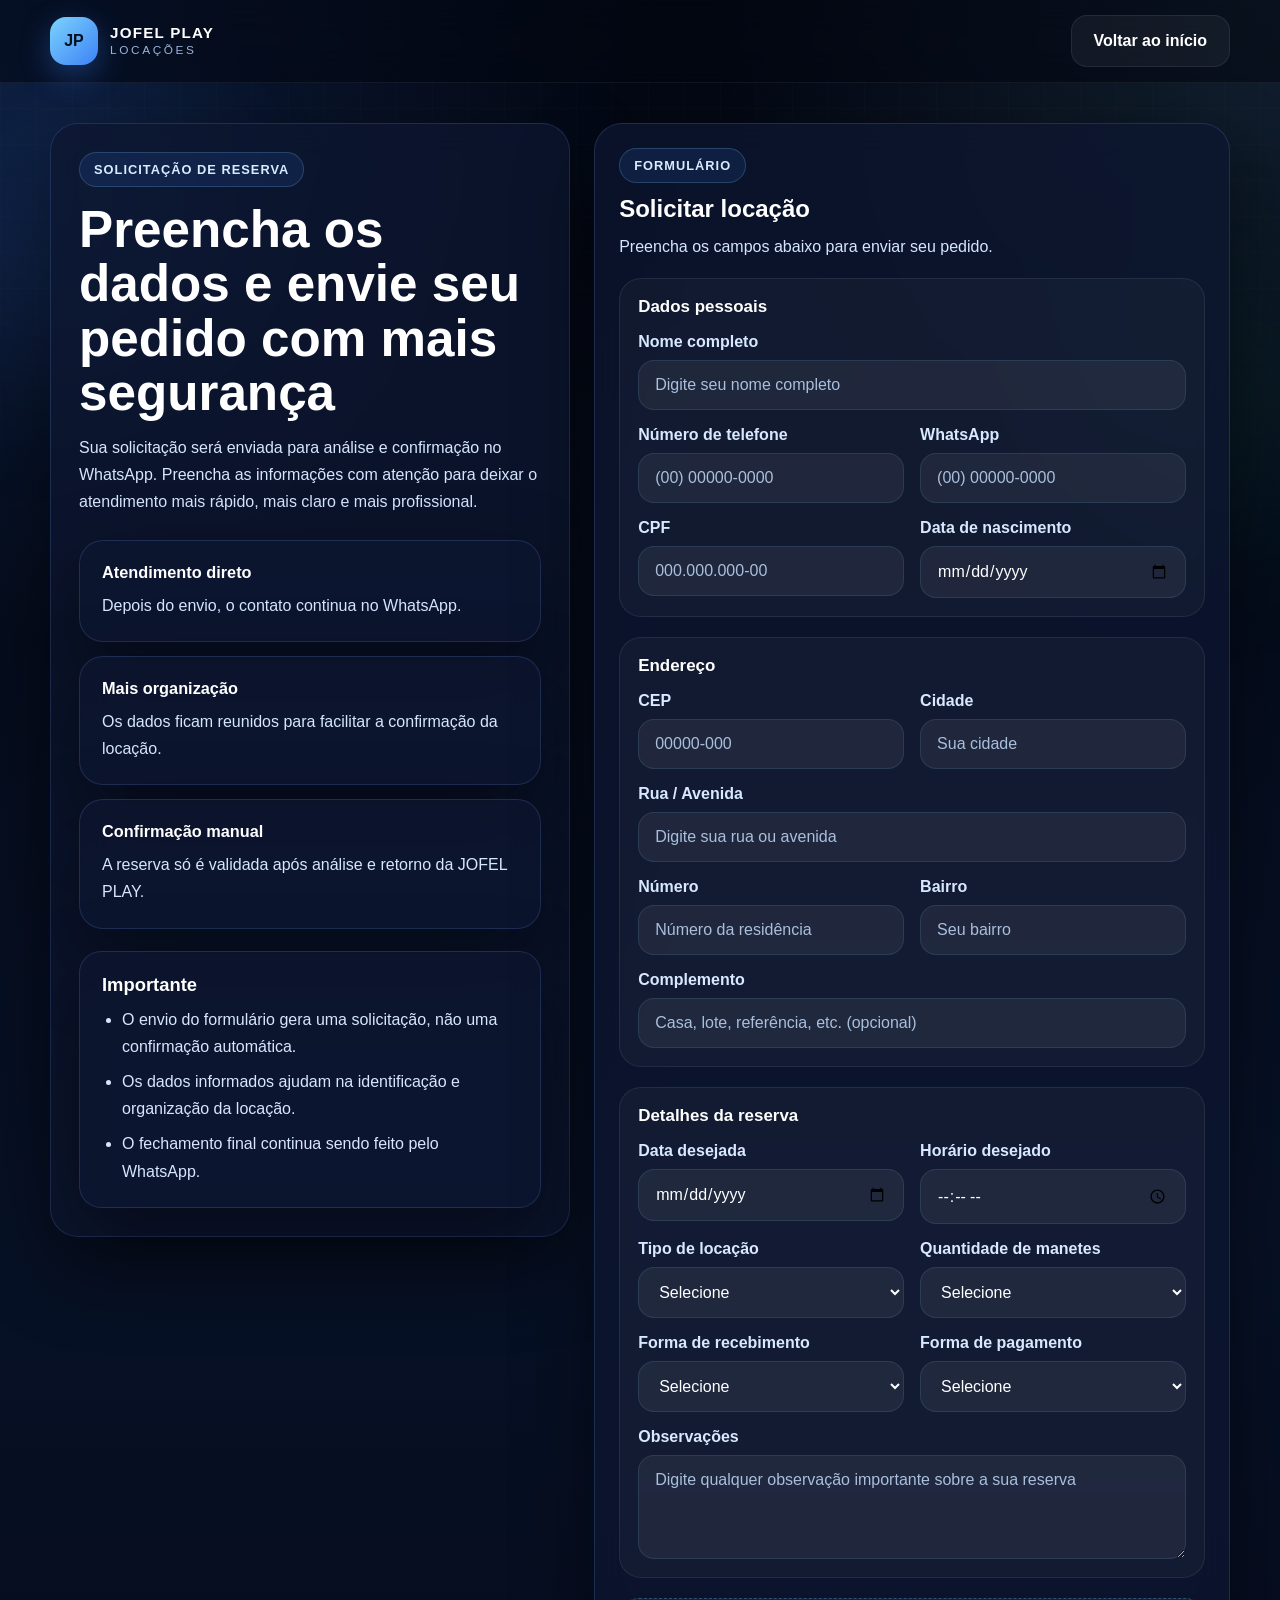
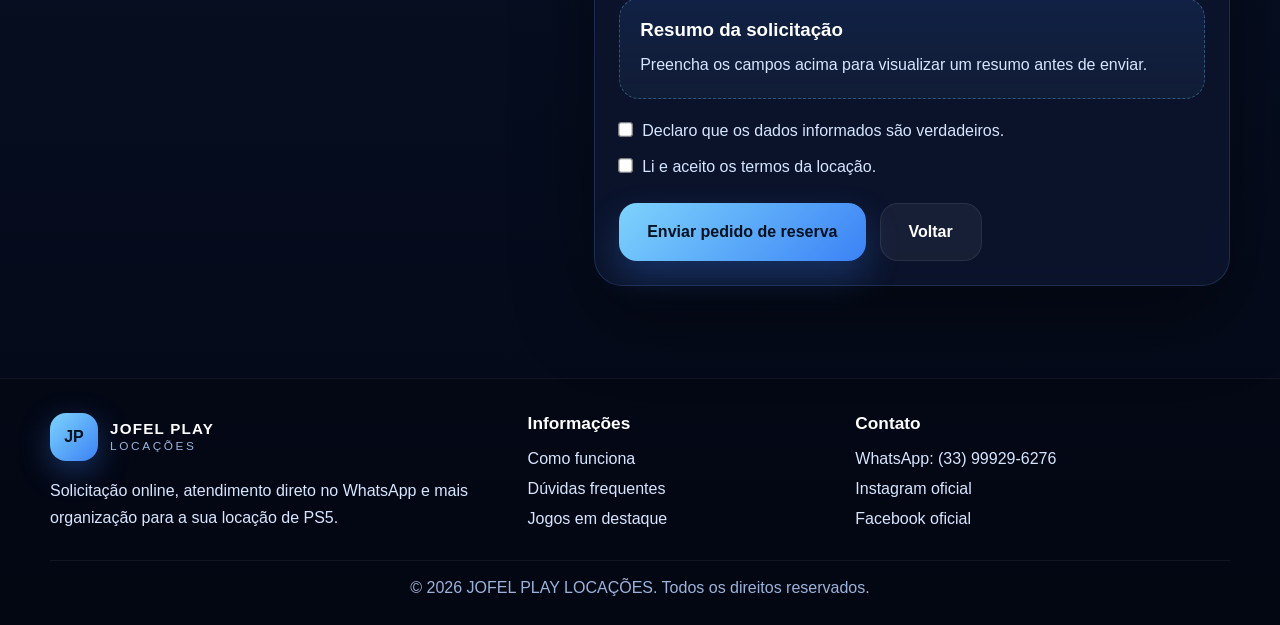
==== reserva.html @ 32a9d4a8 "Add files via upload" ====
<!DOCTYPE html>
<html lang="pt-BR">
<head>
  <meta charset="UTF-8" />
  <meta name="viewport" content="width=device-width, initial-scale=1.0" />
  <title>Reserva | JOFEL PLAY LOCAÇÕES</title>
  <meta
    name="description"
    content="Solicite sua reserva de PS5 com a JOFEL PLAY LOCAÇÕES. Preencha seus dados e finalize o atendimento pelo WhatsApp."
  />
  <link rel="stylesheet" href="style.css" />
</head>
<body class="site-body reserve-page">
  <div class="bg-orb orb-1"></div>
  <div class="bg-orb orb-2"></div>
  <div class="bg-grid"></div>

  <header class="topbar">
    <div class="container topbar-inner">
      <a href="index.html" class="brand">
        <span class="brand-badge">JP</span>
        <span class="brand-text">
          <strong>JOFEL PLAY</strong>
          <small>LOCAÇÕES</small>
        </span>
      </a>

      <a href="index.html" class="btn btn-secondary">Voltar ao início</a>
    </div>
  </header>

  <main class="section reserve-main">
    <div class="container reserve-layout">
      <section class="reserve-copy reveal">
        <span class="pill">Solicitação de reserva</span>
        <h1>Preencha os dados e envie seu pedido com mais segurança</h1>
        <p>
          Sua solicitação será enviada para análise e confirmação no WhatsApp.
          Preencha as informações com atenção para deixar o atendimento mais rápido, mais claro e mais profissional.
        </p>

        <div class="reserve-benefits">
          <article class="glass-card">
            <strong>Atendimento direto</strong>
            <p>Depois do envio, o contato continua no WhatsApp.</p>
          </article>

          <article class="glass-card">
            <strong>Mais organização</strong>
            <p>Os dados ficam reunidos para facilitar a confirmação da locação.</p>
          </article>

          <article class="glass-card">
            <strong>Confirmação manual</strong>
            <p>A reserva só é validada após análise e retorno da JOFEL PLAY.</p>
          </article>
        </div>

        <div class="reserve-note">
          <h3>Importante</h3>
          <ul>
            <li>O envio do formulário gera uma solicitação, não uma confirmação automática.</li>
            <li>Os dados informados ajudam na identificação e organização da locação.</li>
            <li>O fechamento final continua sendo feito pelo WhatsApp.</li>
          </ul>
        </div>
      </section>

      <section class="reserve-form-card reveal">
        <div class="form-top">
          <span class="section-tag">Formulário</span>
          <h2>Solicitar locação</h2>
          <p>Preencha os campos abaixo para enviar seu pedido.</p>
        </div>

        <form id="reservaForm" class="reserve-form">
          <div class="form-block">
            <h3>Dados pessoais</h3>
            <div class="form-grid">
              <div class="form-group full">
                <label for="nome">Nome completo</label>
                <input type="text" id="nome" name="nome" placeholder="Digite seu nome completo" required />
              </div>

              <div class="form-group">
                <label for="telefone">Número de telefone</label>
                <input type="tel" id="telefone" name="telefone" placeholder="(00) 00000-0000" required />
              </div>

              <div class="form-group">
                <label for="whatsapp">WhatsApp</label>
                <input type="tel" id="whatsapp" name="whatsapp" placeholder="(00) 00000-0000" required />
              </div>

              <div class="form-group">
                <label for="cpf">CPF</label>
                <input type="text" id="cpf" name="cpf" placeholder="000.000.000-00" required />
              </div>

              <div class="form-group">
                <label for="nascimento">Data de nascimento</label>
                <input type="date" id="nascimento" name="nascimento" required />
              </div>
            </div>
          </div>

          <div class="form-block">
            <h3>Endereço</h3>
            <div class="form-grid">
              <div class="form-group">
                <label for="cep">CEP</label>
                <input type="text" id="cep" name="cep" placeholder="00000-000" required />
              </div>

              <div class="form-group">
                <label for="cidade">Cidade</label>
                <input type="text" id="cidade" name="cidade" placeholder="Sua cidade" required />
              </div>

              <div class="form-group full">
                <label for="rua">Rua / Avenida</label>
                <input type="text" id="rua" name="rua" placeholder="Digite sua rua ou avenida" required />
              </div>

              <div class="form-group">
                <label for="numero">Número</label>
                <input type="text" id="numero" name="numero" placeholder="Número da residência" required />
              </div>

              <div class="form-group">
                <label for="bairro">Bairro</label>
                <input type="text" id="bairro" name="bairro" placeholder="Seu bairro" required />
              </div>

              <div class="form-group full">
                <label for="complemento">Complemento</label>
                <input
                  type="text"
                  id="complemento"
                  name="complemento"
                  placeholder="Casa, lote, referência, etc. (opcional)"
                />
              </div>
            </div>
          </div>

          <div class="form-block">
            <h3>Detalhes da reserva</h3>
            <div class="form-grid">
              <div class="form-group">
                <label for="dataReserva">Data desejada</label>
                <input type="date" id="dataReserva" name="dataReserva" required />
              </div>

              <div class="form-group">
                <label for="horaReserva">Horário desejado</label>
                <input type="time" id="horaReserva" name="horaReserva" required />
              </div>

              <div class="form-group">
                <label for="tipoLocacao">Tipo de locação</label>
                <select id="tipoLocacao" name="tipoLocacao" required>
                  <option value="">Selecione</option>
                  <option value="1 hora">1 hora</option>
                  <option value="diária">Diária</option>
                  <option value="final de semana">Final de semana</option>
                </select>
              </div>

              <div class="form-group">
                <label for="manetes">Quantidade de manetes</label>
                <select id="manetes" name="manetes" required>
                  <option value="">Selecione</option>
                  <option value="1 manete">1 manete</option>
                  <option value="2 manetes">2 manetes</option>
                </select>
              </div>

              <div class="form-group">
                <label for="retirada">Forma de recebimento</label>
                <select id="retirada" name="retirada" required>
                  <option value="">Selecione</option>
                  <option value="retirada no local">Retirada no local</option>
                  <option value="entrega">Entrega</option>
                </select>
              </div>

              <div class="form-group">
                <label for="pagamento">Forma de pagamento</label>
                <select id="pagamento" name="pagamento" required>
                  <option value="">Selecione</option>
                  <option value="pix">Pix</option>
                  <option value="dinheiro">Dinheiro</option>
                  <option value="a combinar">A combinar</option>
                </select>
              </div>

              <div class="form-group full">
                <label for="observacoes">Observações</label>
                <textarea
                  id="observacoes"
                  name="observacoes"
                  rows="4"
                  placeholder="Digite qualquer observação importante sobre a sua reserva"
                ></textarea>
              </div>
            </div>
          </div>

          <div class="summary-panel" id="resumoReserva">
            <h3>Resumo da solicitação</h3>
            <p>Preencha os campos acima para visualizar um resumo antes de enviar.</p>
          </div>

          <div class="checks">
            <label class="check-item">
              <input type="checkbox" id="dadosVerdadeiros" required />
              <span>Declaro que os dados informados são verdadeiros.</span>
            </label>

            <label class="check-item">
              <input type="checkbox" id="aceiteTermos" required />
              <span>Li e aceito os termos da locação.</span>
            </label>
          </div>

          <div class="form-actions">
            <button type="submit" class="btn btn-primary btn-lg submit-btn">Enviar pedido de reserva</button>
            <a href="index.html" class="btn btn-secondary btn-lg">Voltar</a>
          </div>
        </form>
      </section>
    </div>
  </main>

  <footer class="site-footer">
    <div class="container footer-grid">
      <div>
        <a href="index.html" class="brand footer-brand">
          <span class="brand-badge">JP</span>
          <span class="brand-text">
            <strong>JOFEL PLAY</strong>
            <small>LOCAÇÕES</small>
          </span>
        </a>
        <p class="footer-copy">Solicitação online, atendimento direto no WhatsApp e mais organização para a sua locação de PS5.</p>
      </div>

      <div>
        <h3>Informações</h3>
        <ul class="footer-links">
          <li><a href="index.html#como-funciona">Como funciona</a></li>
          <li><a href="index.html#duvidas">Dúvidas frequentes</a></li>
          <li><a href="index.html#jogos">Jogos em destaque</a></li>
        </ul>
      </div>

      <div>
        <h3>Contato</h3>
        <ul class="footer-links">
          <li><a href="https://wa.me/5533999296276" target="_blank" rel="noopener noreferrer">WhatsApp: (33) 99929-6276</a></li>
          <li><a href="https://www.instagram.com/jofelplay/" target="_blank" rel="noopener noreferrer">Instagram oficial</a></li>
          <li><a href="https://www.facebook.com/profile.php?id=61575388936324" target="_blank" rel="noopener noreferrer">Facebook oficial</a></li>
        </ul>
      </div>
    </div>

    <div class="container footer-bottom">
      <p>© 2026 JOFEL PLAY LOCAÇÕES. Todos os direitos reservados.</p>
    </div>
  </footer>

  <script src="script.js"></script>
</body>
</html>
---- style.css ----
* {
  margin: 0;
  padding: 0;
  box-sizing: border-box;
}

:root {
  --bg-main: #040816;
  --bg-2: #071126;
  --bg-3: #0d1730;
  --card: rgba(13, 23, 48, 0.78);
  --card-strong: rgba(14, 25, 52, 0.94);
  --card-soft: rgba(255, 255, 255, 0.05);
  --stroke: rgba(115, 163, 255, 0.18);
  --stroke-2: rgba(255, 255, 255, 0.08);
  --text: #ffffff;
  --text-soft: #d7e6ff;
  --text-muted: #9bb3db;
  --blue-1: #7dd3fc;
  --blue-2: #3b82f6;
  --blue-3: #1d4ed8;
  --blue-4: #60a5fa;
  --warning: #f59e0b;
  --success: #22c55e;
  --shadow-lg: 0 30px 80px rgba(0, 0, 0, 0.45);
  --shadow-md: 0 16px 40px rgba(0, 0, 0, 0.32);
  --radius-xl: 30px;
  --radius-lg: 24px;
  --radius-md: 18px;
  --radius-sm: 14px;
  --container: 1180px;
}

html {
  scroll-behavior: smooth;
}

body {
  font-family: Arial, Helvetica, sans-serif;
  color: var(--text);
  background:
    radial-gradient(circle at top left, rgba(59, 130, 246, 0.18), transparent 25%),
    radial-gradient(circle at top right, rgba(125, 211, 252, 0.12), transparent 22%),
    linear-gradient(180deg, #030712 0%, #071126 55%, #040816 100%);
  min-height: 100vh;
  overflow-x: hidden;
}

.site-body {
  position: relative;
}

img {
  max-width: 100%;
  display: block;
}

a {
  text-decoration: none;
  color: inherit;
}

button,
input,
select,
textarea {
  font: inherit;
}

.container {
  width: min(var(--container), calc(100% - 32px));
  margin: 0 auto;
  position: relative;
  z-index: 2;
}

.bg-grid {
  position: fixed;
  inset: 0;
  background-image:
    linear-gradient(rgba(255, 255, 255, 0.02) 1px, transparent 1px),
    linear-gradient(90deg, rgba(255, 255, 255, 0.02) 1px, transparent 1px);
  background-size: 36px 36px;
  mask-image: linear-gradient(180deg, rgba(0, 0, 0, 0.8), transparent);
  pointer-events: none;
  z-index: 0;
}

.bg-orb {
  position: fixed;
  border-radius: 50%;
  filter: blur(90px);
  pointer-events: none;
  z-index: 0;
  opacity: 0.45;
}

.orb-1 {
  width: 260px;
  height: 260px;
  top: 100px;
  left: -70px;
  background: rgba(59, 130, 246, 0.35);
}

.orb-2 {
  width: 300px;
  height: 300px;
  top: 260px;
  right: -80px;
  background: rgba(34, 197, 94, 0.12);
}

.topbar {
  position: sticky;
  top: 0;
  z-index: 40;
  backdrop-filter: blur(18px);
  background: rgba(3, 7, 18, 0.55);
  border-bottom: 1px solid rgba(255, 255, 255, 0.06);
}

.topbar-inner {
  min-height: 82px;
  display: flex;
  align-items: center;
  justify-content: space-between;
  gap: 20px;
}

.brand {
  display: inline-flex;
  align-items: center;
  gap: 12px;
}

.brand-badge {
  width: 48px;
  height: 48px;
  border-radius: 16px;
  display: grid;
  place-items: center;
  font-weight: 900;
  color: #03111f;
  background: linear-gradient(135deg, var(--blue-1), var(--blue-2));
  box-shadow: 0 10px 30px rgba(59, 130, 246, 0.35);
}

.brand-text {
  display: flex;
  flex-direction: column;
  line-height: 1;
}

.brand-text strong {
  font-size: 0.95rem;
  letter-spacing: 0.08em;
}

.brand-text small {
  font-size: 0.74rem;
  letter-spacing: 0.22em;
  color: var(--text-muted);
  margin-top: 5px;
}

.nav-desktop {
  display: flex;
  gap: 22px;
  align-items: center;
}

.nav-desktop a {
  color: var(--text-soft);
  font-size: 0.95rem;
  transition: 0.25s ease;
}

.nav-desktop a:hover {
  color: #fff;
}

.btn {
  min-height: 52px;
  padding: 14px 22px;
  border-radius: 16px;
  display: inline-flex;
  align-items: center;
  justify-content: center;
  gap: 10px;
  font-weight: 800;
  border: 1px solid transparent;
  transition: 0.25s ease;
  cursor: pointer;
}

.btn:hover {
  transform: translateY(-2px);
}

.btn-primary {
  color: #03111f;
  background: linear-gradient(135deg, var(--blue-1), var(--blue-2));
  box-shadow: 0 16px 34px rgba(59, 130, 246, 0.28);
}

.btn-secondary {
  color: var(--text);
  background: rgba(255, 255, 255, 0.05);
  border-color: rgba(255, 255, 255, 0.08);
}

.btn-lg {
  min-height: 58px;
  padding: 16px 28px;
  border-radius: 18px;
  font-size: 1rem;
}

.btn-xl {
  min-height: 62px;
  padding: 18px 34px;
  border-radius: 20px;
  font-size: 1.04rem;
}

.hero-section {
  padding: 54px 0 26px;
}

.hero-grid {
  display: grid;
  grid-template-columns: 1.08fr 0.92fr;
  gap: 30px;
  align-items: center;
}

.pill,
.section-tag {
  display: inline-flex;
  align-items: center;
  justify-content: center;
  width: fit-content;
  padding: 9px 14px;
  border-radius: 999px;
  font-size: 0.8rem;
  font-weight: 800;
  letter-spacing: 0.08em;
  text-transform: uppercase;
  color: #d8ecff;
  background: rgba(59, 130, 246, 0.12);
  border: 1px solid rgba(125, 211, 252, 0.2);
}

.warning-tag {
  background: rgba(245, 158, 11, 0.12);
  border-color: rgba(245, 158, 11, 0.28);
  color: #fde68a;
}

.hero-copy h1 {
  font-size: clamp(2.4rem, 5vw, 4.6rem);
  line-height: 0.98;
  font-weight: 900;
  letter-spacing: -0.03em;
  margin-top: 20px;
}

.hero-copy h1 span {
  background: linear-gradient(135deg, #ffffff, #8fd6ff);
  -webkit-background-clip: text;
  -webkit-text-fill-color: transparent;
  background-clip: text;
}

.hero-description {
  font-size: 1.08rem;
  line-height: 1.7;
  color: var(--text-soft);
  margin-top: 20px;
  max-width: 640px;
}

.hero-highlights {
  margin-top: 26px;
  display: grid;
  grid-template-columns: repeat(2, 1fr);
  gap: 16px;
}

.highlight-card,
.glass-card,
.feature-card,
.step-card,
.proof-card,
.reserve-form-card,
.reserve-note,
.security-copy,
.final-cta,
.urgent-banner,
.faq-item,
.trust-bar,
.hero-frame,
.reserve-copy {
  background: var(--card);
  border: 1px solid var(--stroke);
  box-shadow: var(--shadow-lg);
  backdrop-filter: blur(16px);
}

.highlight-card {
  padding: 18px;
  border-radius: var(--radius-md);
}

.highlight-card strong {
  display: block;
  margin-bottom: 8px;
  font-size: 1rem;
}

.highlight-card p {
  color: var(--text-muted);
  line-height: 1.55;
}

.hero-actions {
  margin-top: 28px;
  display: flex;
  gap: 14px;
  flex-wrap: wrap;
}

.hero-mini-trust {
  margin-top: 22px;
  display: flex;
  flex-wrap: wrap;
  gap: 10px;
}

.hero-mini-trust span {
  padding: 10px 14px;
  border-radius: 999px;
  color: var(--text-soft);
  background: rgba(255, 255, 255, 0.05);
  border: 1px solid var(--stroke-2);
  font-size: 0.93rem;
}

.hero-frame {
  position: relative;
  border-radius: 30px;
  overflow: hidden;
  padding: 16px;
}

.hero-frame img {
  width: 100%;
  height: 560px;
  object-fit: cover;
  border-radius: 24px;
  border: 1px solid rgba(255, 255, 255, 0.08);
}

.hero-badge-floating {
  position: absolute;
  top: 28px;
  left: 28px;
  z-index: 2;
  padding: 12px 18px;
  border-radius: 999px;
  background: linear-gradient(135deg, rgba(125, 211, 252, 0.95), rgba(59, 130, 246, 0.95));
  color: #04111f;
  font-weight: 900;
  box-shadow: 0 14px 30px rgba(59, 130, 246, 0.4);
}

.hero-info-box {
  position: absolute;
  z-index: 2;
  width: 240px;
  padding: 16px;
  border-radius: 18px;
  background: rgba(4, 10, 24, 0.82);
  border: 1px solid rgba(255, 255, 255, 0.08);
  backdrop-filter: blur(14px);
  box-shadow: var(--shadow-md);
}

.hero-info-box strong {
  display: block;
  margin-bottom: 8px;
}

.hero-info-box p {
  color: var(--text-muted);
  line-height: 1.5;
  font-size: 0.94rem;
}

.hero-info-top {
  top: 90px;
  right: 30px;
}

.hero-info-bottom {
  left: 30px;
  bottom: 30px;
}

.trust-bar {
  margin: 12px auto 0;
  border-radius: 24px;
  overflow: hidden;
}

.trust-bar-grid {
  padding: 18px;
  display: grid;
  grid-template-columns: repeat(4, 1fr);
  gap: 14px;
}

.trust-item {
  text-align: center;
  padding: 14px;
  border-radius: 16px;
  color: var(--text-soft);
  background: rgba(255, 255, 255, 0.04);
  border: 1px solid var(--stroke-2);
  font-weight: 700;
}

.section {
  padding: 72px 0;
  position: relative;
  z-index: 2;
}

.section-dark {
  background: linear-gradient(180deg, rgba(255,255,255,0.02), rgba(255,255,255,0.01));
  border-top: 1px solid rgba(255,255,255,0.04);
  border-bottom: 1px solid rgba(255,255,255,0.04);
}

.section-heading {
  text-align: center;
  max-width: 760px;
  margin: 0 auto 34px;
}

.section-heading h2 {
  font-size: clamp(1.9rem, 4vw, 3rem);
  line-height: 1.1;
  margin-top: 14px;
}

.section-heading p {
  margin-top: 14px;
  color: var(--text-soft);
  line-height: 1.7;
}

.cards-grid {
  display: grid;
  gap: 18px;
}

.four-cols {
  grid-template-columns: repeat(4, 1fr);
}

.feature-card {
  padding: 24px;
  border-radius: var(--radius-lg);
}

.icon-wrap {
  width: 58px;
  height: 58px;
  border-radius: 18px;
  display: grid;
  place-items: center;
  font-size: 1.4rem;
  margin-bottom: 18px;
  background: linear-gradient(135deg, rgba(125,211,252,0.2), rgba(59,130,246,0.2));
  border: 1px solid rgba(125, 211, 252, 0.18);
}

.feature-card h3,
.step-card h3,
.proof-card h3,
.reserve-note h3,
.form-top h2 {
  font-size: 1.15rem;
  margin-bottom: 10px;
}

.feature-card p,
.step-card p,
.proof-card p,
.security-copy p,
.reserve-note li,
.reserve-copy p,
.form-top p,
.faq-item p,
.final-cta p,
.urgent-banner p,
.glass-card p {
  color: var(--text-soft);
  line-height: 1.7;
}

.security-layout {
  display: grid;
  grid-template-columns: 1fr 0.95fr;
  gap: 24px;
  align-items: start;
}

.security-copy {
  padding: 28px;
  border-radius: var(--radius-xl);
}

.security-copy h2 {
  font-size: clamp(2rem, 4vw, 3rem);
  line-height: 1.08;
  margin-top: 16px;
  margin-bottom: 18px;
}

.security-list {
  margin-top: 18px;
  list-style: none;
  display: grid;
  gap: 12px;
}

.security-list li {
  padding: 14px 16px;
  border-radius: 16px;
  background: rgba(255,255,255,0.04);
  border: 1px solid var(--stroke-2);
  color: var(--text-soft);
}

.security-cards {
  display: grid;
  gap: 16px;
}

.glass-card {
  padding: 22px;
  border-radius: var(--radius-lg);
}

.glass-card strong {
  display: block;
  margin-bottom: 10px;
  font-size: 1.02rem;
}

.urgent-banner,
.final-cta {
  padding: 34px 26px;
  border-radius: 28px;
  text-align: center;
}

.urgent-banner h2,
.final-cta h2 {
  font-size: clamp(1.9rem, 4vw, 3rem);
  line-height: 1.1;
  margin: 14px auto 12px;
  max-width: 840px;
}

.steps-grid {
  display: grid;
  grid-template-columns: repeat(4, 1fr);
  gap: 18px;
}

.step-card {
  padding: 24px;
  border-radius: var(--radius-lg);
}

.step-number {
  width: 52px;
  height: 52px;
  display: inline-flex;
  align-items: center;
  justify-content: center;
  border-radius: 50%;
  margin-bottom: 16px;
  font-weight: 900;
  color: #04111f;
  background: linear-gradient(135deg, var(--blue-1), var(--blue-2));
  box-shadow: 0 10px 24px rgba(59, 130, 246, 0.32);
}

.proof-grid {
  display: grid;
  grid-template-columns: repeat(3, 1fr);
  gap: 18px;
}

.proof-card {
  padding: 24px;
  border-radius: var(--radius-lg);
}

.faq-list {
  display: grid;
  gap: 16px;
  max-width: 920px;
  margin: 0 auto;
}

.faq-item {
  border-radius: 20px;
  padding: 0;
  overflow: hidden;
}

.faq-item summary {
  list-style: none;
  cursor: pointer;
  padding: 22px 24px;
  font-weight: 800;
  color: #fff;
  position: relative;
}

.faq-item summary::-webkit-details-marker {
  display: none;
}

.faq-item p {
  padding: 0 24px 22px;
}

.reserve-main {
  padding-top: 40px;
}

.reserve-layout {
  display: grid;
  grid-template-columns: 0.9fr 1.1fr;
  gap: 24px;
  align-items: start;
}

.reserve-copy {
  padding: 28px;
  border-radius: 28px;
  position: sticky;
  top: 104px;
}

.reserve-copy h1 {
  font-size: clamp(2rem, 4vw, 3.2rem);
  line-height: 1.06;
  margin-top: 16px;
  margin-bottom: 14px;
}

.reserve-benefits {
  margin-top: 24px;
  display: grid;
  gap: 14px;
}

.reserve-note {
  margin-top: 22px;
  padding: 22px;
  border-radius: 22px;
}

.reserve-note ul {
  padding-left: 20px;
  margin-top: 10px;
}

.reserve-note li + li {
  margin-top: 8px;
}

.reserve-form-card {
  padding: 24px;
  border-radius: 28px;
}

.form-top {
  margin-bottom: 18px;
}

.form-top h2 {
  font-size: 1.5rem;
  margin-top: 12px;
}

.reserve-form {
  width: 100%;
}

.form-block + .form-block {
  margin-top: 20px;
}

.form-block {
  padding: 18px;
  border-radius: 22px;
  background: rgba(255,255,255,0.03);
  border: 1px solid var(--stroke-2);
}

.form-block h3 {
  margin-bottom: 16px;
  font-size: 1.06rem;
}

.form-grid {
  display: grid;
  grid-template-columns: repeat(2, 1fr);
  gap: 16px;
}

.form-group {
  display: flex;
  flex-direction: column;
}

.form-group.full {
  grid-column: 1 / -1;
}

.form-group label {
  margin-bottom: 9px;
  font-weight: 700;
  color: #d8e8ff;
}

.form-group input,
.form-group select,
.form-group textarea {
  width: 100%;
  border: 1px solid rgba(125, 211, 252, 0.12);
  background: rgba(255, 255, 255, 0.06);
  color: #ffffff;
  border-radius: 16px;
  padding: 15px 16px;
  outline: none;
  transition: 0.2s ease;
}

.form-group input::placeholder,
.form-group textarea::placeholder {
  color: #a9bfdc;
}

.form-group input:focus,
.form-group select:focus,
.form-group textarea:focus {
  border-color: rgba(125, 211, 252, 0.5);
  box-shadow: 0 0 0 4px rgba(125, 211, 252, 0.09);
}

.form-group select option {
  color: #000;
}

.summary-panel {
  margin-top: 20px;
  padding: 20px;
  border-radius: 20px;
  background: linear-gradient(180deg, rgba(59,130,246,0.12), rgba(125,211,252,0.05));
  border: 1px dashed rgba(125, 211, 252, 0.3);
}

.summary-panel h3 {
  margin-bottom: 10px;
}

.summary-panel p {
  color: var(--text-soft);
  line-height: 1.7;
}

.checks {
  margin-top: 20px;
  display: grid;
  gap: 12px;
}

.check-item {
  display: flex;
  align-items: flex-start;
  gap: 10px;
  color: var(--text-soft);
  line-height: 1.5;
}

.check-item input {
  margin-top: 4px;
  transform: scale(1.12);
}

.form-actions {
  margin-top: 24px;
  display: flex;
  flex-wrap: wrap;
  gap: 14px;
}

.submit-btn {
  border: 0;
}

.success-message {
  margin-top: 18px;
  padding: 18px;
  border-radius: 18px;
  background: rgba(34, 197, 94, 0.14);
  border: 1px solid rgba(34, 197, 94, 0.26);
  color: #d9ffe6;
  font-weight: 700;
  line-height: 1.6;
}

.reveal {
  opacity: 0;
  transform: translateY(22px);
  transition: opacity 0.7s ease, transform 0.7s ease;
}

.reveal.visible {
  opacity: 1;
  transform: translateY(0);
}

@media (max-width: 1120px) {
  .hero-grid,
  .security-layout,
  .reserve-layout {
    grid-template-columns: 1fr;
  }

  .hero-frame img {
    height: 460px;
  }

  .reserve-copy {
    position: static;
  }

  .four-cols {
    grid-template-columns: repeat(2, 1fr);
  }

  .steps-grid {
    grid-template-columns: repeat(2, 1fr);
  }

  .proof-grid,
  .trust-bar-grid {
    grid-template-columns: repeat(2, 1fr);
  }
}

@media (max-width: 820px) {
  .nav-desktop {
    display: none;
  }

  .hero-highlights,
  .form-grid,
  .four-cols,
  .steps-grid,
  .proof-grid,
  .trust-bar-grid {
    grid-template-columns: 1fr;
  }

  .topbar-inner {
    min-height: 76px;
  }

  .hero-frame img {
    height: 340px;
  }

  .hero-info-top,
  .hero-info-bottom {
    position: static;
    width: 100%;
    margin-top: 12px;
  }

  .hero-frame {
    padding: 14px;
  }

  .hero-badge-floating {
    top: 22px;
    left: 22px;
    font-size: 0.92rem;
  }

  .section,
  .hero-section {
    padding: 56px 0;
  }
}

@media (max-width: 560px) {
  .container {
    width: min(var(--container), calc(100% - 20px));
  }

  .topbar-inner {
    gap: 12px;
  }

  .brand-badge {
    width: 42px;
    height: 42px;
    border-radius: 14px;
  }

  .brand-text strong {
    font-size: 0.88rem;
  }

  .brand-text small {
    font-size: 0.68rem;
  }

  .btn,
  .btn-lg,
  .btn-xl {
    width: 100%;
  }

  .hero-copy h1 {
    font-size: 2.05rem;
  }

  .hero-description,
  .section-heading p,
  .feature-card p,
  .step-card p,
  .proof-card p,
  .reserve-copy p,
  .security-copy p,
  .faq-item p,
  .urgent-banner p,
  .final-cta p {
    font-size: 0.96rem;
  }

  .hero-actions,
  .form-actions {
    flex-direction: column;
  }

  .feature-card,
  .step-card,
  .proof-card,
  .security-copy,
  .reserve-copy,
  .reserve-form-card,
  .urgent-banner,
  .final-cta {
    padding: 20px;
  }

  .form-block {
    padding: 16px;
  }

  .faq-item summary {
    padding: 18px 18px;
  }

  .faq-item p {
    padding: 0 18px 18px;
  }
}
/* ===== NOVA HERO ===== */
.hero-clean {
  padding-top: 56px;
}

.clean-hero-grid {
  align-items: center;
}

.hero-real-card {
  background: linear-gradient(180deg, rgba(6, 18, 42, 0.96), rgba(4, 12, 30, 0.94));
  border: 1px solid rgba(125, 211, 252, 0.16);
  border-radius: 34px;
  box-shadow: var(--shadow-lg);
  overflow: hidden;
  padding: 18px;
}

.hero-real-card-header {
  display: flex;
  gap: 12px;
  flex-wrap: wrap;
  margin-bottom: 16px;
}

.hero-chip {
  display: inline-flex;
  align-items: center;
  justify-content: center;
  padding: 10px 16px;
  border-radius: 999px;
  background: linear-gradient(135deg, var(--blue-1), var(--blue-2));
  color: #03111f;
  font-weight: 900;
}

.hero-chip-soft {
  background: rgba(255, 255, 255, 0.08);
  color: #e7f1ff;
  border: 1px solid rgba(255, 255, 255, 0.08);
}

.hero-real-media {
  border-radius: 28px;
  overflow: hidden;
  border: 1px solid rgba(255, 255, 255, 0.08);
  min-height: 460px;
}

.hero-real-media img {
  width: 100%;
  height: 460px;
  object-fit: cover;
}

.hero-real-footer {
  display: grid;
  grid-template-columns: repeat(2, 1fr);
  gap: 16px;
  margin-top: 16px;
}

.mini-info-card {
  padding: 18px;
  border-radius: 22px;
  background: rgba(255, 255, 255, 0.05);
  border: 1px solid rgba(255, 255, 255, 0.08);
}

.mini-info-card strong {
  display: block;
  margin-bottom: 8px;
  font-size: 1.04rem;
}

.mini-info-card p {
  color: var(--text-soft);
  line-height: 1.6;
}

/* ===== CARROSSEL ===== */
.games-section {
  overflow: hidden;
}

.games-carousel {
  position: relative;
  display: flex;
  align-items: center;
  gap: 18px;
}

.games-track {
  display: grid;
  grid-auto-flow: column;
  grid-auto-columns: minmax(230px, 230px);
  gap: 18px;
  overflow-x: auto;
  scroll-behavior: smooth;
  scrollbar-width: none;
  padding: 8px 4px 10px;
}

.games-track::-webkit-scrollbar {
  display: none;
}

.game-poster-card {
  position: relative;
  height: 380px;
  border-radius: 26px;
  overflow: hidden;
  box-shadow: 0 18px 44px rgba(0, 0, 0, 0.35);
  border: 1px solid rgba(255, 255, 255, 0.08);
  background: #071126;
  flex: 0 0 auto;
}

.game-poster-card img {
  width: 100%;
  height: 100%;
  object-fit: cover;
  transition: transform 0.35s ease;
}

.game-poster-card:hover img {
  transform: scale(1.05);
}

.poster-overlay {
  position: absolute;
  inset: auto 0 0 0;
  padding: 18px;
  background: linear-gradient(180deg, transparent 0%, rgba(3, 7, 18, 0.12) 8%, rgba(3, 7, 18, 0.92) 100%);
}

.poster-tag {
  display: inline-flex;
  padding: 8px 12px;
  border-radius: 999px;
  margin-bottom: 10px;
  font-size: 0.76rem;
  font-weight: 800;
  letter-spacing: 0.05em;
  text-transform: uppercase;
  color: #d8ecff;
  background: rgba(59, 130, 246, 0.16);
  border: 1px solid rgba(125, 211, 252, 0.2);
}

.poster-overlay h3 {
  font-size: 1.12rem;
  margin-bottom: 8px;
}

.poster-overlay p {
  font-size: 0.94rem;
  line-height: 1.5;
  color: #d7e6ff;
}

.carousel-btn {
  width: 52px;
  height: 52px;
  flex: 0 0 auto;
  border: 0;
  border-radius: 50%;
  cursor: pointer;
  font-size: 2rem;
  line-height: 1;
  color: #fff;
  background: rgba(255, 255, 255, 0.08);
  border: 1px solid rgba(255, 255, 255, 0.1);
  backdrop-filter: blur(10px);
}

.carousel-btn:hover {
  background: rgba(59, 130, 246, 0.18);
}

/* ===== FOOTER ===== */
.site-footer {
  margin-top: 20px;
  padding-top: 34px;
  border-top: 1px solid rgba(255, 255, 255, 0.06);
  background: rgba(0, 0, 0, 0.18);
}

.footer-grid {
  display: grid;
  grid-template-columns: 1.2fr 0.8fr 1fr;
  gap: 28px;
  padding-bottom: 28px;
}

.footer-brand {
  margin-bottom: 16px;
}

.footer-copy {
  max-width: 420px;
  color: var(--text-soft);
  line-height: 1.7;
}

.site-footer h3 {
  font-size: 1.08rem;
  margin-bottom: 16px;
}

.footer-links {
  list-style: none;
  display: grid;
  gap: 12px;
}

.footer-links a {
  color: var(--text-soft);
}

.footer-links a:hover {
  color: #fff;
}

.footer-bottom {
  padding: 18px 0 28px;
  border-top: 1px solid rgba(255, 255, 255, 0.06);
}

.footer-bottom p {
  text-align: center;
  color: var(--text-muted);
}

@media (max-width: 1120px) {
  .hero-real-footer,
  .footer-grid {
    grid-template-columns: 1fr;
  }
}

@media (max-width: 820px) {
  .games-carousel {
    gap: 10px;
  }

  .games-track {
    grid-auto-columns: minmax(200px, 200px);
  }

  .game-poster-card {
    height: 340px;
  }

  .carousel-btn {
    width: 44px;
    height: 44px;
    font-size: 1.6rem;
  }
}

@media (max-width: 560px) {
  .hero-real-media,
  .hero-real-media img {
    min-height: 300px;
    height: 300px;
  }

  .games-carousel {
    align-items: stretch;
  }

  .games-track {
    grid-auto-columns: minmax(180px, 180px);
  }

  .game-poster-card {
    height: 300px;
    border-radius: 20px;
  }

  .carousel-btn {
    display: none;
  }
}
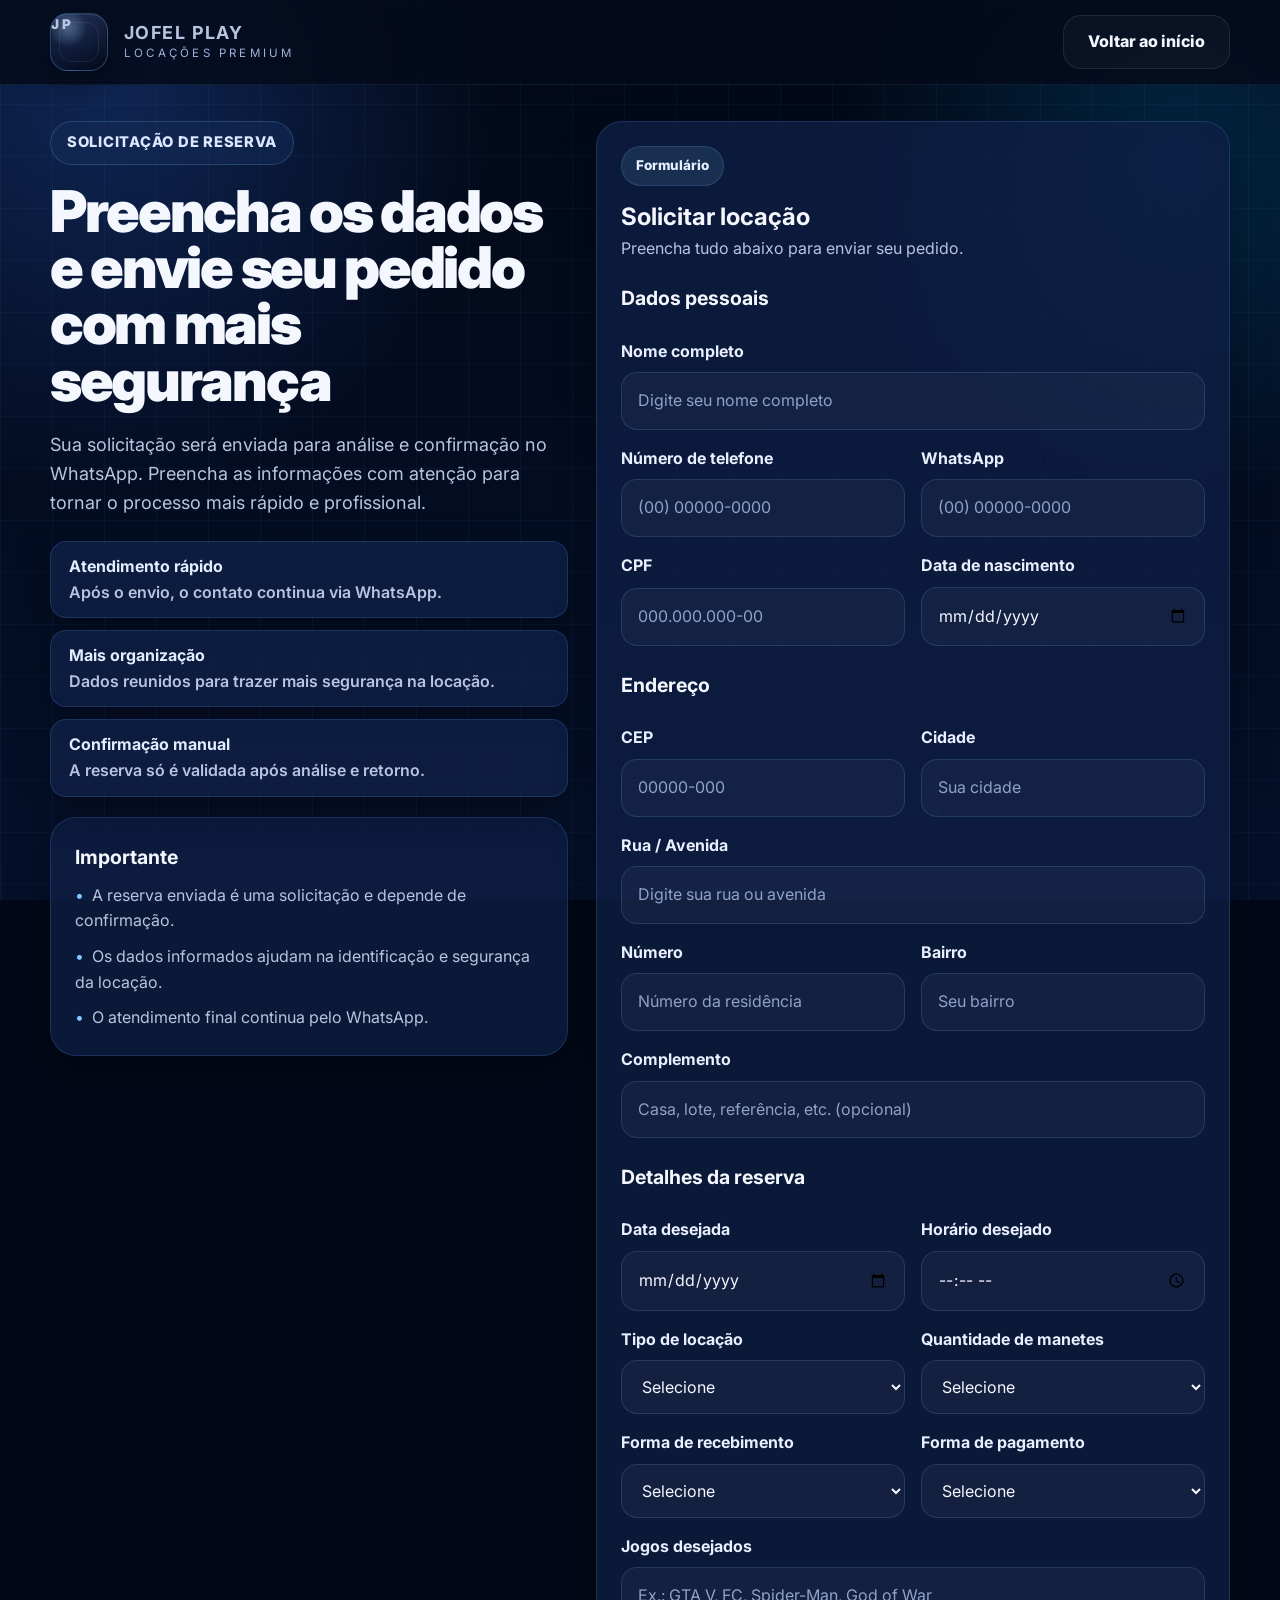
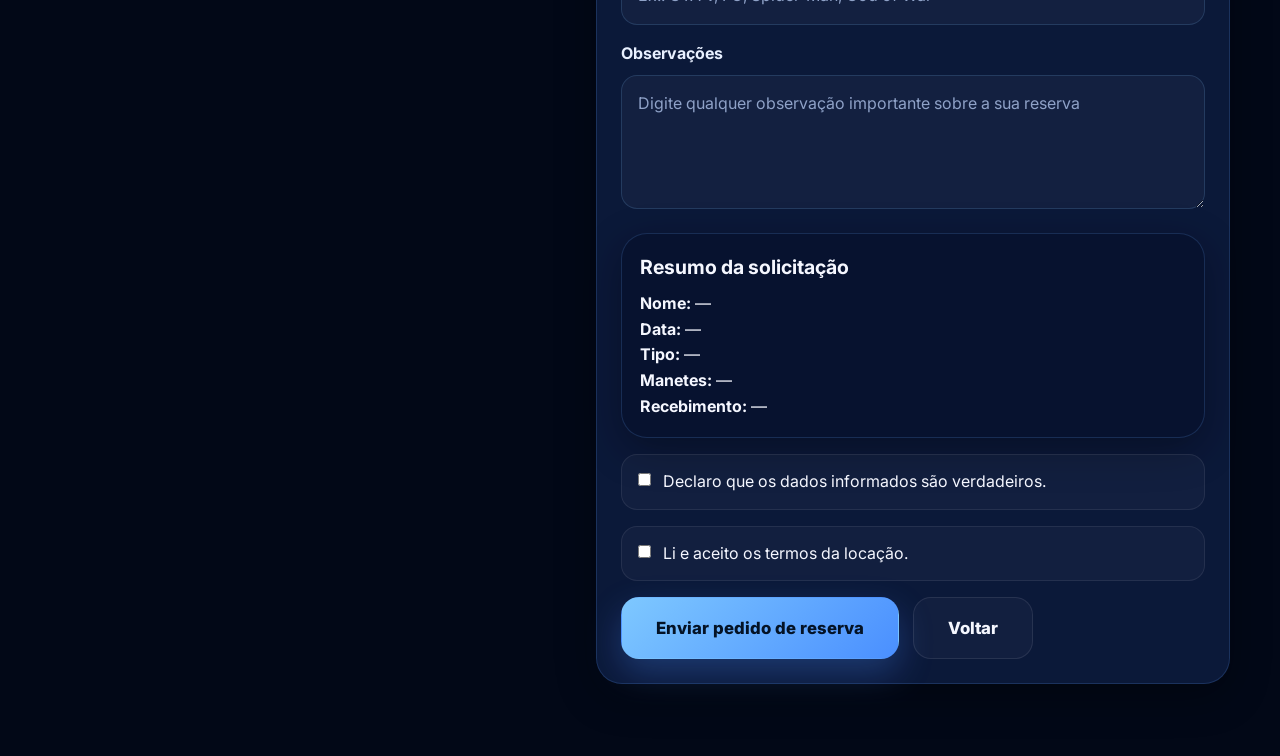
==== commit 1eb69edb: "Add files via upload" ====
--- a/reserva.html
+++ b/reserva.html
@@ -8,69 +8,73 @@
     name="description"
     content="Solicite sua reserva de PS5 com a JOFEL PLAY LOCAÇÕES. Preencha seus dados e finalize o atendimento pelo WhatsApp."
   />
+  <link rel="preconnect" href="https://fonts.googleapis.com">
+  <link rel="preconnect" href="https://fonts.gstatic.com" crossorigin>
+  <link href="https://fonts.googleapis.com/css2?family=Inter:wght@400;500;600;700;800;900&display=swap" rel="stylesheet">
   <link rel="stylesheet" href="style.css" />
 </head>
-<body class="site-body reserve-page">
-  <div class="bg-orb orb-1"></div>
-  <div class="bg-orb orb-2"></div>
-  <div class="bg-grid"></div>
-
-  <header class="topbar">
-    <div class="container topbar-inner">
-      <a href="index.html" class="brand">
-        <span class="brand-badge">JP</span>
-        <span class="brand-text">
-          <strong>JOFEL PLAY</strong>
-          <small>LOCAÇÕES</small>
-        </span>
-      </a>
-
-      <a href="index.html" class="btn btn-secondary">Voltar ao início</a>
+<body class="reserve-page-body">
+  <div class="site-bg"></div>
+
+  <header class="header reserve-header">
+    <div class="container nav">
+      <a href="index.html" class="brand brand-elegant">
+  <span class="brand-mark" aria-hidden="true">
+    <span class="brand-mark-ring"></span>
+    <span class="brand-mark-text">JP</span>
+  </span>
+  <span class="brand-copy">
+    <strong>JOFEL PLAY</strong>
+    <span>LOCAÇÕES PREMIUM</span>
+  </span>
+</a>
+
+      <a href="index.html" class="btn btn-secondary reserve-back">Voltar ao início</a>
     </div>
   </header>
 
   <main class="section reserve-main">
     <div class="container reserve-layout">
-      <section class="reserve-copy reveal">
-        <span class="pill">Solicitação de reserva</span>
+      <section class="reserve-copy">
+        <div class="eyebrow">SOLICITAÇÃO DE RESERVA</div>
         <h1>Preencha os dados e envie seu pedido com mais segurança</h1>
         <p>
           Sua solicitação será enviada para análise e confirmação no WhatsApp.
-          Preencha as informações com atenção para deixar o atendimento mais rápido, mais claro e mais profissional.
+          Preencha as informações com atenção para tornar o processo mais rápido e profissional.
         </p>
 
         <div class="reserve-benefits">
           <article class="glass-card">
-            <strong>Atendimento direto</strong>
-            <p>Depois do envio, o contato continua no WhatsApp.</p>
+            <strong>Atendimento rápido</strong>
+            <p>Após o envio, o contato continua via WhatsApp.</p>
           </article>
 
           <article class="glass-card">
             <strong>Mais organização</strong>
-            <p>Os dados ficam reunidos para facilitar a confirmação da locação.</p>
+            <p>Dados reunidos para trazer mais segurança na locação.</p>
           </article>
 
           <article class="glass-card">
             <strong>Confirmação manual</strong>
-            <p>A reserva só é validada após análise e retorno da JOFEL PLAY.</p>
+            <p>A reserva só é validada após análise e retorno.</p>
           </article>
         </div>
 
         <div class="reserve-note">
           <h3>Importante</h3>
           <ul>
-            <li>O envio do formulário gera uma solicitação, não uma confirmação automática.</li>
-            <li>Os dados informados ajudam na identificação e organização da locação.</li>
-            <li>O fechamento final continua sendo feito pelo WhatsApp.</li>
+            <li>A reserva enviada é uma solicitação e depende de confirmação.</li>
+            <li>Os dados informados ajudam na identificação e segurança da locação.</li>
+            <li>O atendimento final continua pelo WhatsApp.</li>
           </ul>
         </div>
       </section>
 
-      <section class="reserve-form-card reveal">
+      <section class="reserve-form-card">
         <div class="form-top">
           <span class="section-tag">Formulário</span>
           <h2>Solicitar locação</h2>
-          <p>Preencha os campos abaixo para enviar seu pedido.</p>
+          <p>Preencha tudo abaixo para enviar seu pedido.</p>
         </div>
 
         <form id="reservaForm" class="reserve-form">
@@ -162,7 +166,7 @@
                 <select id="tipoLocacao" name="tipoLocacao" required>
                   <option value="">Selecione</option>
                   <option value="1 hora">1 hora</option>
-                  <option value="diária">Diária</option>
+                  <option value="1 dia">1 dia</option>
                   <option value="final de semana">Final de semana</option>
                 </select>
               </div>
@@ -193,6 +197,16 @@
                   <option value="dinheiro">Dinheiro</option>
                   <option value="a combinar">A combinar</option>
                 </select>
+              </div>
+
+              <div class="form-group full">
+                <label for="jogos">Jogos desejados</label>
+                <input
+                  type="text"
+                  id="jogos"
+                  name="jogos"
+                  placeholder="Ex.: GTA V, FC, Spider-Man, God of War"
+                />
               </div>
 
               <div class="form-group full">
@@ -233,43 +247,6 @@
     </div>
   </main>
 
-  <footer class="site-footer">
-    <div class="container footer-grid">
-      <div>
-        <a href="index.html" class="brand footer-brand">
-          <span class="brand-badge">JP</span>
-          <span class="brand-text">
-            <strong>JOFEL PLAY</strong>
-            <small>LOCAÇÕES</small>
-          </span>
-        </a>
-        <p class="footer-copy">Solicitação online, atendimento direto no WhatsApp e mais organização para a sua locação de PS5.</p>
-      </div>
-
-      <div>
-        <h3>Informações</h3>
-        <ul class="footer-links">
-          <li><a href="index.html#como-funciona">Como funciona</a></li>
-          <li><a href="index.html#duvidas">Dúvidas frequentes</a></li>
-          <li><a href="index.html#jogos">Jogos em destaque</a></li>
-        </ul>
-      </div>
-
-      <div>
-        <h3>Contato</h3>
-        <ul class="footer-links">
-          <li><a href="https://wa.me/5533999296276" target="_blank" rel="noopener noreferrer">WhatsApp: (33) 99929-6276</a></li>
-          <li><a href="https://www.instagram.com/jofelplay/" target="_blank" rel="noopener noreferrer">Instagram oficial</a></li>
-          <li><a href="https://www.facebook.com/profile.php?id=61575388936324" target="_blank" rel="noopener noreferrer">Facebook oficial</a></li>
-        </ul>
-      </div>
-    </div>
-
-    <div class="container footer-bottom">
-      <p>© 2026 JOFEL PLAY LOCAÇÕES. Todos os direitos reservados.</p>
-    </div>
-  </footer>
-
   <script src="script.js"></script>
 </body>
 </html>
--- a/style.css
+++ b/style.css
@@ -1,1276 +1,1723 @@
-* {
-  margin: 0;
-  padding: 0;
-  box-sizing: border-box;
-}
-
-:root {
-  --bg-main: #040816;
-  --bg-2: #071126;
-  --bg-3: #0d1730;
-  --card: rgba(13, 23, 48, 0.78);
-  --card-strong: rgba(14, 25, 52, 0.94);
-  --card-soft: rgba(255, 255, 255, 0.05);
-  --stroke: rgba(115, 163, 255, 0.18);
-  --stroke-2: rgba(255, 255, 255, 0.08);
-  --text: #ffffff;
-  --text-soft: #d7e6ff;
-  --text-muted: #9bb3db;
-  --blue-1: #7dd3fc;
-  --blue-2: #3b82f6;
-  --blue-3: #1d4ed8;
-  --blue-4: #60a5fa;
-  --warning: #f59e0b;
-  --success: #22c55e;
-  --shadow-lg: 0 30px 80px rgba(0, 0, 0, 0.45);
-  --shadow-md: 0 16px 40px rgba(0, 0, 0, 0.32);
-  --radius-xl: 30px;
-  --radius-lg: 24px;
-  --radius-md: 18px;
-  --radius-sm: 14px;
-  --container: 1180px;
-}
-
-html {
-  scroll-behavior: smooth;
-}
-
-body {
-  font-family: Arial, Helvetica, sans-serif;
-  color: var(--text);
-  background:
-    radial-gradient(circle at top left, rgba(59, 130, 246, 0.18), transparent 25%),
-    radial-gradient(circle at top right, rgba(125, 211, 252, 0.12), transparent 22%),
-    linear-gradient(180deg, #030712 0%, #071126 55%, #040816 100%);
-  min-height: 100vh;
-  overflow-x: hidden;
-}
-
-.site-body {
-  position: relative;
-}
-
-img {
-  max-width: 100%;
-  display: block;
-}
-
-a {
-  text-decoration: none;
-  color: inherit;
-}
-
-button,
-input,
-select,
-textarea {
-  font: inherit;
-}
-
-.container {
-  width: min(var(--container), calc(100% - 32px));
-  margin: 0 auto;
-  position: relative;
-  z-index: 2;
-}
-
-.bg-grid {
-  position: fixed;
-  inset: 0;
-  background-image:
-    linear-gradient(rgba(255, 255, 255, 0.02) 1px, transparent 1px),
-    linear-gradient(90deg, rgba(255, 255, 255, 0.02) 1px, transparent 1px);
-  background-size: 36px 36px;
-  mask-image: linear-gradient(180deg, rgba(0, 0, 0, 0.8), transparent);
-  pointer-events: none;
-  z-index: 0;
-}
-
-.bg-orb {
-  position: fixed;
-  border-radius: 50%;
-  filter: blur(90px);
-  pointer-events: none;
-  z-index: 0;
-  opacity: 0.45;
-}
-
-.orb-1 {
-  width: 260px;
-  height: 260px;
-  top: 100px;
-  left: -70px;
-  background: rgba(59, 130, 246, 0.35);
-}
-
-.orb-2 {
-  width: 300px;
-  height: 300px;
-  top: 260px;
-  right: -80px;
-  background: rgba(34, 197, 94, 0.12);
-}
-
-.topbar {
-  position: sticky;
-  top: 0;
-  z-index: 40;
-  backdrop-filter: blur(18px);
-  background: rgba(3, 7, 18, 0.55);
-  border-bottom: 1px solid rgba(255, 255, 255, 0.06);
-}
-
-.topbar-inner {
-  min-height: 82px;
-  display: flex;
-  align-items: center;
-  justify-content: space-between;
-  gap: 20px;
-}
-
-.brand {
-  display: inline-flex;
-  align-items: center;
-  gap: 12px;
-}
-
-.brand-badge {
-  width: 48px;
-  height: 48px;
-  border-radius: 16px;
-  display: grid;
-  place-items: center;
-  font-weight: 900;
-  color: #03111f;
-  background: linear-gradient(135deg, var(--blue-1), var(--blue-2));
-  box-shadow: 0 10px 30px rgba(59, 130, 246, 0.35);
-}
-
-.brand-text {
-  display: flex;
-  flex-direction: column;
-  line-height: 1;
-}
-
-.brand-text strong {
-  font-size: 0.95rem;
-  letter-spacing: 0.08em;
-}
-
-.brand-text small {
-  font-size: 0.74rem;
-  letter-spacing: 0.22em;
-  color: var(--text-muted);
-  margin-top: 5px;
-}
-
-.nav-desktop {
-  display: flex;
-  gap: 22px;
-  align-items: center;
-}
-
-.nav-desktop a {
-  color: var(--text-soft);
-  font-size: 0.95rem;
-  transition: 0.25s ease;
-}
-
-.nav-desktop a:hover {
-  color: #fff;
-}
-
-.btn {
-  min-height: 52px;
-  padding: 14px 22px;
-  border-radius: 16px;
-  display: inline-flex;
-  align-items: center;
-  justify-content: center;
-  gap: 10px;
-  font-weight: 800;
-  border: 1px solid transparent;
-  transition: 0.25s ease;
-  cursor: pointer;
-}
-
-.btn:hover {
-  transform: translateY(-2px);
-}
-
-.btn-primary {
-  color: #03111f;
-  background: linear-gradient(135deg, var(--blue-1), var(--blue-2));
-  box-shadow: 0 16px 34px rgba(59, 130, 246, 0.28);
-}
-
-.btn-secondary {
-  color: var(--text);
-  background: rgba(255, 255, 255, 0.05);
-  border-color: rgba(255, 255, 255, 0.08);
-}
-
-.btn-lg {
-  min-height: 58px;
-  padding: 16px 28px;
-  border-radius: 18px;
-  font-size: 1rem;
-}
-
-.btn-xl {
-  min-height: 62px;
-  padding: 18px 34px;
-  border-radius: 20px;
-  font-size: 1.04rem;
-}
-
-.hero-section {
-  padding: 54px 0 26px;
-}
-
-.hero-grid {
-  display: grid;
-  grid-template-columns: 1.08fr 0.92fr;
-  gap: 30px;
-  align-items: center;
-}
-
-.pill,
-.section-tag {
-  display: inline-flex;
-  align-items: center;
-  justify-content: center;
-  width: fit-content;
-  padding: 9px 14px;
-  border-radius: 999px;
-  font-size: 0.8rem;
-  font-weight: 800;
-  letter-spacing: 0.08em;
-  text-transform: uppercase;
-  color: #d8ecff;
-  background: rgba(59, 130, 246, 0.12);
-  border: 1px solid rgba(125, 211, 252, 0.2);
-}
-
-.warning-tag {
-  background: rgba(245, 158, 11, 0.12);
-  border-color: rgba(245, 158, 11, 0.28);
-  color: #fde68a;
-}
-
-.hero-copy h1 {
-  font-size: clamp(2.4rem, 5vw, 4.6rem);
-  line-height: 0.98;
-  font-weight: 900;
-  letter-spacing: -0.03em;
-  margin-top: 20px;
-}
-
-.hero-copy h1 span {
-  background: linear-gradient(135deg, #ffffff, #8fd6ff);
-  -webkit-background-clip: text;
-  -webkit-text-fill-color: transparent;
-  background-clip: text;
-}
-
-.hero-description {
-  font-size: 1.08rem;
-  line-height: 1.7;
-  color: var(--text-soft);
-  margin-top: 20px;
-  max-width: 640px;
-}
-
-.hero-highlights {
-  margin-top: 26px;
-  display: grid;
-  grid-template-columns: repeat(2, 1fr);
-  gap: 16px;
-}
-
-.highlight-card,
-.glass-card,
-.feature-card,
-.step-card,
-.proof-card,
-.reserve-form-card,
-.reserve-note,
-.security-copy,
-.final-cta,
-.urgent-banner,
-.faq-item,
-.trust-bar,
-.hero-frame,
-.reserve-copy {
-  background: var(--card);
-  border: 1px solid var(--stroke);
-  box-shadow: var(--shadow-lg);
-  backdrop-filter: blur(16px);
-}
-
-.highlight-card {
-  padding: 18px;
-  border-radius: var(--radius-md);
-}
-
-.highlight-card strong {
-  display: block;
-  margin-bottom: 8px;
-  font-size: 1rem;
-}
-
-.highlight-card p {
-  color: var(--text-muted);
-  line-height: 1.55;
-}
-
-.hero-actions {
-  margin-top: 28px;
-  display: flex;
-  gap: 14px;
-  flex-wrap: wrap;
-}
-
-.hero-mini-trust {
-  margin-top: 22px;
-  display: flex;
-  flex-wrap: wrap;
-  gap: 10px;
-}
-
-.hero-mini-trust span {
-  padding: 10px 14px;
-  border-radius: 999px;
-  color: var(--text-soft);
-  background: rgba(255, 255, 255, 0.05);
-  border: 1px solid var(--stroke-2);
-  font-size: 0.93rem;
-}
-
-.hero-frame {
-  position: relative;
-  border-radius: 30px;
-  overflow: hidden;
-  padding: 16px;
-}
-
-.hero-frame img {
-  width: 100%;
-  height: 560px;
-  object-fit: cover;
-  border-radius: 24px;
-  border: 1px solid rgba(255, 255, 255, 0.08);
-}
-
-.hero-badge-floating {
-  position: absolute;
-  top: 28px;
-  left: 28px;
-  z-index: 2;
-  padding: 12px 18px;
-  border-radius: 999px;
-  background: linear-gradient(135deg, rgba(125, 211, 252, 0.95), rgba(59, 130, 246, 0.95));
-  color: #04111f;
-  font-weight: 900;
-  box-shadow: 0 14px 30px rgba(59, 130, 246, 0.4);
-}
-
-.hero-info-box {
-  position: absolute;
-  z-index: 2;
-  width: 240px;
-  padding: 16px;
-  border-radius: 18px;
-  background: rgba(4, 10, 24, 0.82);
-  border: 1px solid rgba(255, 255, 255, 0.08);
-  backdrop-filter: blur(14px);
-  box-shadow: var(--shadow-md);
-}
-
-.hero-info-box strong {
-  display: block;
-  margin-bottom: 8px;
-}
-
-.hero-info-box p {
-  color: var(--text-muted);
-  line-height: 1.5;
-  font-size: 0.94rem;
-}
-
-.hero-info-top {
-  top: 90px;
-  right: 30px;
-}
-
-.hero-info-bottom {
-  left: 30px;
-  bottom: 30px;
-}
-
-.trust-bar {
-  margin: 12px auto 0;
-  border-radius: 24px;
-  overflow: hidden;
-}
-
-.trust-bar-grid {
-  padding: 18px;
-  display: grid;
-  grid-template-columns: repeat(4, 1fr);
-  gap: 14px;
-}
-
-.trust-item {
-  text-align: center;
-  padding: 14px;
-  border-radius: 16px;
-  color: var(--text-soft);
-  background: rgba(255, 255, 255, 0.04);
-  border: 1px solid var(--stroke-2);
-  font-weight: 700;
-}
-
-.section {
-  padding: 72px 0;
-  position: relative;
-  z-index: 2;
-}
-
-.section-dark {
-  background: linear-gradient(180deg, rgba(255,255,255,0.02), rgba(255,255,255,0.01));
-  border-top: 1px solid rgba(255,255,255,0.04);
-  border-bottom: 1px solid rgba(255,255,255,0.04);
-}
-
-.section-heading {
-  text-align: center;
-  max-width: 760px;
-  margin: 0 auto 34px;
-}
-
-.section-heading h2 {
-  font-size: clamp(1.9rem, 4vw, 3rem);
-  line-height: 1.1;
-  margin-top: 14px;
-}
-
-.section-heading p {
-  margin-top: 14px;
-  color: var(--text-soft);
-  line-height: 1.7;
-}
-
-.cards-grid {
-  display: grid;
-  gap: 18px;
-}
-
-.four-cols {
-  grid-template-columns: repeat(4, 1fr);
-}
-
-.feature-card {
-  padding: 24px;
-  border-radius: var(--radius-lg);
-}
-
-.icon-wrap {
-  width: 58px;
-  height: 58px;
-  border-radius: 18px;
-  display: grid;
-  place-items: center;
-  font-size: 1.4rem;
-  margin-bottom: 18px;
-  background: linear-gradient(135deg, rgba(125,211,252,0.2), rgba(59,130,246,0.2));
-  border: 1px solid rgba(125, 211, 252, 0.18);
-}
-
-.feature-card h3,
-.step-card h3,
-.proof-card h3,
-.reserve-note h3,
-.form-top h2 {
-  font-size: 1.15rem;
-  margin-bottom: 10px;
-}
-
-.feature-card p,
-.step-card p,
-.proof-card p,
-.security-copy p,
-.reserve-note li,
-.reserve-copy p,
-.form-top p,
-.faq-item p,
-.final-cta p,
-.urgent-banner p,
-.glass-card p {
-  color: var(--text-soft);
-  line-height: 1.7;
-}
-
-.security-layout {
-  display: grid;
-  grid-template-columns: 1fr 0.95fr;
-  gap: 24px;
-  align-items: start;
-}
-
-.security-copy {
-  padding: 28px;
-  border-radius: var(--radius-xl);
-}
-
-.security-copy h2 {
-  font-size: clamp(2rem, 4vw, 3rem);
-  line-height: 1.08;
-  margin-top: 16px;
-  margin-bottom: 18px;
-}
-
-.security-list {
-  margin-top: 18px;
-  list-style: none;
-  display: grid;
-  gap: 12px;
-}
-
-.security-list li {
-  padding: 14px 16px;
-  border-radius: 16px;
-  background: rgba(255,255,255,0.04);
-  border: 1px solid var(--stroke-2);
-  color: var(--text-soft);
-}
-
-.security-cards {
-  display: grid;
-  gap: 16px;
-}
-
-.glass-card {
-  padding: 22px;
-  border-radius: var(--radius-lg);
-}
-
-.glass-card strong {
-  display: block;
-  margin-bottom: 10px;
-  font-size: 1.02rem;
-}
-
-.urgent-banner,
-.final-cta {
-  padding: 34px 26px;
-  border-radius: 28px;
-  text-align: center;
-}
-
-.urgent-banner h2,
-.final-cta h2 {
-  font-size: clamp(1.9rem, 4vw, 3rem);
-  line-height: 1.1;
-  margin: 14px auto 12px;
-  max-width: 840px;
-}
-
-.steps-grid {
-  display: grid;
-  grid-template-columns: repeat(4, 1fr);
-  gap: 18px;
-}
-
-.step-card {
-  padding: 24px;
-  border-radius: var(--radius-lg);
-}
-
-.step-number {
-  width: 52px;
-  height: 52px;
-  display: inline-flex;
-  align-items: center;
-  justify-content: center;
-  border-radius: 50%;
-  margin-bottom: 16px;
-  font-weight: 900;
-  color: #04111f;
-  background: linear-gradient(135deg, var(--blue-1), var(--blue-2));
-  box-shadow: 0 10px 24px rgba(59, 130, 246, 0.32);
-}
-
-.proof-grid {
-  display: grid;
-  grid-template-columns: repeat(3, 1fr);
-  gap: 18px;
-}
-
-.proof-card {
-  padding: 24px;
-  border-radius: var(--radius-lg);
-}
-
-.faq-list {
-  display: grid;
-  gap: 16px;
-  max-width: 920px;
-  margin: 0 auto;
-}
-
-.faq-item {
-  border-radius: 20px;
-  padding: 0;
-  overflow: hidden;
-}
-
-.faq-item summary {
-  list-style: none;
-  cursor: pointer;
-  padding: 22px 24px;
-  font-weight: 800;
-  color: #fff;
-  position: relative;
-}
-
-.faq-item summary::-webkit-details-marker {
-  display: none;
-}
-
-.faq-item p {
-  padding: 0 24px 22px;
-}
-
-.reserve-main {
-  padding-top: 40px;
-}
-
-.reserve-layout {
-  display: grid;
-  grid-template-columns: 0.9fr 1.1fr;
-  gap: 24px;
-  align-items: start;
-}
-
-.reserve-copy {
-  padding: 28px;
-  border-radius: 28px;
-  position: sticky;
-  top: 104px;
-}
-
-.reserve-copy h1 {
-  font-size: clamp(2rem, 4vw, 3.2rem);
-  line-height: 1.06;
-  margin-top: 16px;
-  margin-bottom: 14px;
-}
-
-.reserve-benefits {
-  margin-top: 24px;
-  display: grid;
-  gap: 14px;
-}
-
-.reserve-note {
-  margin-top: 22px;
-  padding: 22px;
-  border-radius: 22px;
-}
-
-.reserve-note ul {
-  padding-left: 20px;
-  margin-top: 10px;
-}
-
-.reserve-note li + li {
-  margin-top: 8px;
-}
-
-.reserve-form-card {
-  padding: 24px;
-  border-radius: 28px;
-}
-
-.form-top {
-  margin-bottom: 18px;
-}
-
-.form-top h2 {
-  font-size: 1.5rem;
-  margin-top: 12px;
-}
-
-.reserve-form {
-  width: 100%;
-}
-
-.form-block + .form-block {
-  margin-top: 20px;
-}
-
-.form-block {
-  padding: 18px;
-  border-radius: 22px;
-  background: rgba(255,255,255,0.03);
-  border: 1px solid var(--stroke-2);
-}
-
-.form-block h3 {
-  margin-bottom: 16px;
-  font-size: 1.06rem;
-}
-
-.form-grid {
-  display: grid;
-  grid-template-columns: repeat(2, 1fr);
-  gap: 16px;
-}
-
-.form-group {
-  display: flex;
-  flex-direction: column;
-}
-
-.form-group.full {
-  grid-column: 1 / -1;
-}
-
-.form-group label {
-  margin-bottom: 9px;
-  font-weight: 700;
-  color: #d8e8ff;
-}
-
-.form-group input,
-.form-group select,
-.form-group textarea {
-  width: 100%;
-  border: 1px solid rgba(125, 211, 252, 0.12);
-  background: rgba(255, 255, 255, 0.06);
-  color: #ffffff;
-  border-radius: 16px;
-  padding: 15px 16px;
-  outline: none;
-  transition: 0.2s ease;
-}
-
-.form-group input::placeholder,
-.form-group textarea::placeholder {
-  color: #a9bfdc;
-}
-
-.form-group input:focus,
-.form-group select:focus,
-.form-group textarea:focus {
-  border-color: rgba(125, 211, 252, 0.5);
-  box-shadow: 0 0 0 4px rgba(125, 211, 252, 0.09);
-}
-
-.form-group select option {
-  color: #000;
-}
-
-.summary-panel {
-  margin-top: 20px;
-  padding: 20px;
-  border-radius: 20px;
-  background: linear-gradient(180deg, rgba(59,130,246,0.12), rgba(125,211,252,0.05));
-  border: 1px dashed rgba(125, 211, 252, 0.3);
-}
-
-.summary-panel h3 {
-  margin-bottom: 10px;
-}
-
-.summary-panel p {
-  color: var(--text-soft);
-  line-height: 1.7;
-}
-
-.checks {
-  margin-top: 20px;
-  display: grid;
-  gap: 12px;
-}
-
-.check-item {
-  display: flex;
-  align-items: flex-start;
-  gap: 10px;
-  color: var(--text-soft);
-  line-height: 1.5;
-}
-
-.check-item input {
-  margin-top: 4px;
-  transform: scale(1.12);
-}
-
-.form-actions {
-  margin-top: 24px;
-  display: flex;
-  flex-wrap: wrap;
-  gap: 14px;
-}
-
-.submit-btn {
-  border: 0;
-}
-
-.success-message {
-  margin-top: 18px;
-  padding: 18px;
-  border-radius: 18px;
-  background: rgba(34, 197, 94, 0.14);
-  border: 1px solid rgba(34, 197, 94, 0.26);
-  color: #d9ffe6;
-  font-weight: 700;
-  line-height: 1.6;
-}
-
-.reveal {
-  opacity: 0;
-  transform: translateY(22px);
-  transition: opacity 0.7s ease, transform 0.7s ease;
-}
-
-.reveal.visible {
-  opacity: 1;
-  transform: translateY(0);
-}
-
-@media (max-width: 1120px) {
-  .hero-grid,
-  .security-layout,
-  .reserve-layout {
-    grid-template-columns: 1fr;
-  }
-
-  .hero-frame img {
-    height: 460px;
-  }
-
-  .reserve-copy {
-    position: static;
-  }
-
-  .four-cols {
-    grid-template-columns: repeat(2, 1fr);
-  }
-
-  .steps-grid {
-    grid-template-columns: repeat(2, 1fr);
-  }
-
-  .proof-grid,
-  .trust-bar-grid {
-    grid-template-columns: repeat(2, 1fr);
-  }
-}
-
-@media (max-width: 820px) {
-  .nav-desktop {
-    display: none;
-  }
-
-  .hero-highlights,
-  .form-grid,
-  .four-cols,
-  .steps-grid,
-  .proof-grid,
-  .trust-bar-grid {
-    grid-template-columns: 1fr;
-  }
-
-  .topbar-inner {
-    min-height: 76px;
-  }
-
-  .hero-frame img {
-    height: 340px;
-  }
-
-  .hero-info-top,
-  .hero-info-bottom {
-    position: static;
-    width: 100%;
-    margin-top: 12px;
-  }
-
-  .hero-frame {
-    padding: 14px;
-  }
-
-  .hero-badge-floating {
-    top: 22px;
-    left: 22px;
-    font-size: 0.92rem;
-  }
-
-  .section,
-  .hero-section {
-    padding: 56px 0;
-  }
-}
-
-@media (max-width: 560px) {
-  .container {
-    width: min(var(--container), calc(100% - 20px));
-  }
-
-  .topbar-inner {
-    gap: 12px;
-  }
-
-  .brand-badge {
-    width: 42px;
-    height: 42px;
-    border-radius: 14px;
-  }
-
-  .brand-text strong {
-    font-size: 0.88rem;
-  }
-
-  .brand-text small {
-    font-size: 0.68rem;
-  }
-
-  .btn,
-  .btn-lg,
-  .btn-xl {
-    width: 100%;
-  }
-
-  .hero-copy h1 {
-    font-size: 2.05rem;
-  }
-
-  .hero-description,
-  .section-heading p,
-  .feature-card p,
-  .step-card p,
-  .proof-card p,
-  .reserve-copy p,
-  .security-copy p,
-  .faq-item p,
-  .urgent-banner p,
-  .final-cta p {
-    font-size: 0.96rem;
-  }
-
-  .hero-actions,
-  .form-actions {
-    flex-direction: column;
-  }
-
-  .feature-card,
-  .step-card,
-  .proof-card,
-  .security-copy,
-  .reserve-copy,
-  .reserve-form-card,
-  .urgent-banner,
-  .final-cta {
-    padding: 20px;
-  }
-
-  .form-block {
-    padding: 16px;
-  }
-
-  .faq-item summary {
-    padding: 18px 18px;
-  }
-
-  .faq-item p {
-    padding: 0 18px 18px;
-  }
-}
-/* ===== NOVA HERO ===== */
-.hero-clean {
-  padding-top: 56px;
-}
-
-.clean-hero-grid {
+:root {
+  --bg: #020817;
+  --bg-2: #07122b;
+  --card: rgba(11, 24, 55, 0.92);
+  --card-soft: rgba(15, 31, 70, 0.75);
+  --line: rgba(99, 168, 255, 0.18);
+  --line-strong: rgba(247, 208, 109, 0.45);
+  --text: #f5f7ff;
+  --muted: #b8c4df;
+  --blue-1: #7ec8ff;
+  --blue-2: #4a8fff;
+  --blue-3: #102448;
+  --gold: #f7d06d;
+  --gold-2: #ffbf1f;
+  --shadow: 0 12px 40px rgba(0, 0, 0, 0.32);
+  --radius: 26px;
+}
+
+* {
+  margin: 0;
+  padding: 0;
+  box-sizing: border-box;
+}
+
+html { scroll-behavior: smooth; }
+
+body {
+  font-family: 'Inter', sans-serif;
+  background: var(--bg);
+  color: var(--text);
+  line-height: 1.6;
+  overflow-x: hidden;
+}
+
+.site-bg {
+  position: fixed;
+  inset: 0;
+  z-index: -2;
+  background:
+    radial-gradient(circle at 8% 10%, rgba(52, 119, 255, 0.26), transparent 28%),
+    radial-gradient(circle at 92% 18%, rgba(0, 172, 255, 0.18), transparent 25%),
+    linear-gradient(90deg, rgba(124, 179, 255, 0.06) 1px, transparent 1px),
+    linear-gradient(rgba(124, 179, 255, 0.04) 1px, transparent 1px),
+    linear-gradient(180deg, #020816 0%, #04102a 100%);
+  background-size: auto, auto, 52px 52px, 52px 52px, auto;
+}
+
+a { color: inherit; text-decoration: none; }
+img { max-width: 100%; display: block; }
+button, input, select, textarea { font: inherit; }
+
+.container {
+  width: min(1180px, calc(100% - 32px));
+  margin: 0 auto;
+}
+
+.header {
+  position: sticky;
+  top: 0;
+  z-index: 50;
+  backdrop-filter: blur(18px);
+  background: rgba(4, 10, 26, 0.82);
+  border-bottom: 1px solid rgba(126, 200, 255, 0.09);
+}
+
+.nav {
+  min-height: 84px;
+  display: flex;
   align-items: center;
-}
-
-.hero-real-card {
-  background: linear-gradient(180deg, rgba(6, 18, 42, 0.96), rgba(4, 12, 30, 0.94));
-  border: 1px solid rgba(125, 211, 252, 0.16);
-  border-radius: 34px;
-  box-shadow: var(--shadow-lg);
+  justify-content: space-between;
+  gap: 24px;
+}
+
+.brand {
+  display: flex;
+  align-items: center;
+  gap: 14px;
+  flex-shrink: 0;
+}
+
+.brand-badge {
+  width: 48px;
+  height: 48px;
+  border-radius: 16px;
+  display: grid;
+  place-items: center;
+  font-weight: 900;
+  background: linear-gradient(135deg, var(--blue-1), var(--blue-2));
+  color: #021128;
+  box-shadow: 0 10px 30px rgba(74, 143, 255, 0.32);
+}
+
+.brand strong,
+.footer-brand strong {
+  display: block;
+  font-size: 1.08rem;
+  letter-spacing: 0.04em;
+}
+
+.brand span,
+.footer-brand span {
+  display: block;
+  color: var(--muted);
+  font-size: 0.84rem;
+  letter-spacing: 0.22em;
+}
+
+.nav-links {
+  display: flex;
+  align-items: center;
+  gap: 28px;
+  color: #d8e3f8;
+  font-weight: 500;
+}
+
+.nav-links a {
+  opacity: 0.92;
+  transition: 0.2s ease;
+}
+
+.nav-links a:hover { color: var(--blue-1); }
+
+.menu-toggle {
+  display: none;
+  background: transparent;
+  border: 1px solid var(--line);
+  color: var(--text);
+  width: 44px;
+  height: 44px;
+  border-radius: 12px;
+}
+
+.btn {
+  display: inline-flex;
+  justify-content: center;
+  align-items: center;
+  min-height: 54px;
+  padding: 0 24px;
+  border-radius: 18px;
+  border: 1px solid transparent;
+  font-weight: 800;
+  font-size: 1rem;
+  transition: transform 0.2s ease, box-shadow 0.2s ease, background 0.2s ease;
+  cursor: pointer;
+}
+
+.btn:hover { transform: translateY(-2px); }
+
+.btn-primary {
+  color: #041326;
+  background: linear-gradient(135deg, var(--blue-1), var(--blue-2));
+  box-shadow: 0 14px 34px rgba(74, 143, 255, 0.28);
+}
+
+.btn-secondary {
+  color: var(--text);
+  background: rgba(255, 255, 255, 0.03);
+  border-color: rgba(255, 255, 255, 0.09);
+}
+
+.btn.large, .btn-lg {
+  min-height: 62px;
+  padding-inline: 34px;
+  font-size: 1.05rem;
+}
+
+.hero { padding: 74px 0 34px; }
+
+.hero-grid {
+  display: grid;
+  grid-template-columns: 1.1fr 0.9fr;
+  gap: 40px;
+  align-items: center;
+}
+
+.eyebrow {
+  display: inline-flex;
+  align-items: center;
+  gap: 8px;
+  padding: 9px 16px;
+  border-radius: 999px;
+  border: 1px solid rgba(126, 200, 255, 0.2);
+  color: #dce8ff;
+  background: rgba(20, 43, 86, 0.56);
+  font-size: 0.92rem;
+  font-weight: 800;
+  letter-spacing: 0.05em;
+}
+
+.eyebrow.center { margin-bottom: 18px; }
+.eyebrow.gold {
+  color: #ffecb0;
+  border-color: rgba(247, 208, 109, 0.3);
+  background: rgba(71, 54, 18, 0.34);
+}
+
+.hero-copy h1,
+.reserve-copy h1 {
+  margin-top: 18px;
+  font-size: clamp(2.9rem, 6vw, 5.3rem);
+  line-height: 0.98;
+  font-weight: 900;
+  letter-spacing: -0.04em;
+  max-width: 760px;
+}
+
+.hero-copy h1 span { color: var(--blue-1); }
+
+.hero-copy p,
+.reserve-copy > p {
+  margin-top: 22px;
+  color: var(--muted);
+  font-size: 1.13rem;
+  max-width: 720px;
+}
+
+.hero-points,
+.trust-items,
+.reserve-benefits {
+  display: flex;
+  flex-wrap: wrap;
+  gap: 12px;
+}
+
+.hero-points { margin-top: 24px; }
+
+.hero-points span,
+.trust-items span,
+.reserve-benefits .glass-card {
+  padding: 12px 18px;
+  border-radius: 16px;
+  background: rgba(17, 34, 72, 0.75);
+  border: 1px solid var(--line);
+  color: #e2edff;
+  font-weight: 600;
+}
+
+.hero-actions {
+  display: flex;
+  flex-wrap: wrap;
+  gap: 14px;
+  margin-top: 30px;
+}
+
+.price-ps5 {
+  display: flex;
+  align-items: center;
+  gap: 18px;
+  margin-top: 26px;
+  padding: 18px;
+  width: fit-content;
+  max-width: 100%;
+  border-radius: 24px;
+  border: 1px solid rgba(126, 200, 255, 0.16);
+  background: rgba(9, 24, 55, 0.65);
+  box-shadow: var(--shadow);
+}
+
+.ps5-mini {
+  width: 90px;
+  height: 90px;
+  flex-shrink: 0;
+  display: grid;
+  place-items: center;
+  background: radial-gradient(circle at center, rgba(126, 200, 255, 0.18), transparent 68%);
+}
+
+.price-note {
+  display: grid;
+  gap: 4px;
+  color: var(--muted);
+}
+
+.price-kicker {
+  font-size: 0.92rem;
+  font-weight: 700;
+  text-transform: uppercase;
+  letter-spacing: 0.07em;
+}
+
+.price-note strong {
+  color: var(--blue-1);
+  font-size: 2rem;
+  line-height: 1;
+}
+
+.price-note small {
+  color: #d8e5ff;
+  font-size: 0.95rem;
+}
+
+.hero-card-wrap {
+  display: flex;
+  justify-content: flex-end;
+}
+
+.hero-card {
+  width: 100%;
+  max-width: 470px;
+  background: linear-gradient(180deg, rgba(12, 28, 64, 0.94), rgba(8, 20, 47, 0.94));
+  border: 1px solid var(--line);
+  border-radius: 30px;
+  padding: 24px;
+  box-shadow: var(--shadow);
+}
+
+.hero-card-tags {
+  display: flex;
+  flex-wrap: wrap;
+  gap: 10px;
+  margin-bottom: 18px;
+}
+
+.tag {
+  padding: 10px 16px;
+  border-radius: 999px;
+  background: rgba(255,255,255,0.04);
+  border: 1px solid rgba(255,255,255,0.08);
+  color: #dce8ff;
+  font-weight: 700;
+}
+
+.tag.active {
+  color: #061325;
+  background: linear-gradient(135deg, var(--blue-1), var(--blue-2));
+  border-color: transparent;
+}
+
+.hero-card-item,
+.info-card,
+.step-card,
+.security-card,
+.callout,
+.game-card,
+.faq-list details,
+.package-card,
+.reserve-form-card,
+.reserve-note,
+.summary-panel,
+.glass-card {
+  background: var(--card-soft);
+  border: 1px solid var(--line);
+  border-radius: var(--radius);
+  box-shadow: var(--shadow);
+}
+
+.hero-card-item {
+  padding: 18px 18px 16px;
+  background: rgba(255,255,255,0.03);
+  border-radius: 20px;
+  box-shadow: none;
+}
+
+.hero-card-item + .hero-card-item { margin-top: 12px; }
+
+.hero-card-item h3,
+.info-card h3,
+.step-card h3,
+.security-card h3,
+.game-body h3,
+.footer h3,
+.package-card h3,
+.form-block h3,
+.summary-panel h3,
+.reserve-note h3 {
+  font-size: 1.22rem;
+  margin-bottom: 8px;
+}
+
+.hero-card-item p,
+.info-card p,
+.step-card p,
+.security-card p,
+.game-body p,
+.footer p,
+.footer li,
+.faq-list p,
+.section-title p,
+.package-card p,
+.reserve-note li,
+.summary-panel p,
+.glass-card p,
+.form-top p {
+  color: var(--muted);
+}
+
+.trust-strip { padding-bottom: 30px; }
+.trust-items { justify-content: center; }
+
+.section { padding: 72px 0; }
+
+.section-title {
+  text-align: center;
+  max-width: 860px;
+  margin: 0 auto 34px;
+}
+
+.section-title h2,
+.security-card.big h2,
+.callout h2 {
+  font-size: clamp(2rem, 4vw, 4rem);
+  line-height: 1.08;
+  letter-spacing: -0.04em;
+  font-weight: 900;
+}
+
+.section-title p {
+  margin-top: 16px;
+  font-size: 1.12rem;
+}
+
+.cards-grid,
+.package-grid {
+  display: grid;
+  gap: 18px;
+}
+
+.cards-grid.four { grid-template-columns: repeat(4, 1fr); }
+.cards-grid.three,
+.package-grid { grid-template-columns: repeat(3, 1fr); }
+
+.info-card,
+.step-card,
+.security-card { padding: 24px; }
+
+.icon-box,
+.step-number {
+  width: 58px;
+  height: 58px;
+  border-radius: 18px;
+  display: grid;
+  place-items: center;
+  font-size: 1.4rem;
+  background: linear-gradient(135deg, rgba(126, 200, 255, 0.26), rgba(74, 143, 255, 0.22));
+  border: 1px solid rgba(126, 200, 255, 0.2);
+  margin-bottom: 18px;
+}
+
+.step-number {
+  font-weight: 900;
+  color: #071428;
+  background: linear-gradient(135deg, var(--blue-1), var(--blue-2));
+}
+
+.packages-section .section-title { max-width: 900px; }
+
+.package-card {
+  position: relative;
   overflow: hidden;
+  padding: 26px;
+  background:
+    radial-gradient(circle at top, rgba(255, 191, 31, 0.12), transparent 32%),
+    linear-gradient(180deg, rgba(15, 25, 53, 0.96), rgba(9, 18, 43, 0.98));
+}
+
+.package-card::before {
+  content: '';
+  position: absolute;
+  inset: 0;
+  pointer-events: none;
+  border-radius: inherit;
+  box-shadow: inset 0 0 0 1px rgba(247, 208, 109, 0.1);
+}
+
+.package-card.featured {
+  border-color: rgba(247, 208, 109, 0.45);
+  box-shadow:
+    0 20px 46px rgba(0, 0, 0, 0.36),
+    0 0 0 1px rgba(247, 208, 109, 0.18),
+    0 0 26px rgba(247, 208, 109, 0.15);
+  transform: translateY(-8px);
+}
+
+.featured-badge {
+  position: absolute;
+  top: 18px;
+  right: 18px;
+  background: linear-gradient(135deg, #ffd34c, #ffbb17);
+  color: #14110a;
+  font-weight: 900;
+  border-radius: 999px;
+  padding: 8px 12px;
+  font-size: 0.85rem;
+}
+
+.package-pill {
+  display: inline-flex;
+  align-items: center;
+  padding: 8px 14px;
+  border-radius: 999px;
+  color: #ffecb0;
+  background: rgba(247, 208, 109, 0.12);
+  border: 1px solid rgba(247, 208, 109, 0.25);
+  font-size: 0.85rem;
+  font-weight: 800;
+  letter-spacing: 0.05em;
+}
+
+.package-top p { margin-top: 8px; }
+.package-prices {
+  margin-top: 24px;
+  display: grid;
+  gap: 12px;
+}
+
+.price-row {
+  display: flex;
+  justify-content: space-between;
+  align-items: baseline;
+  gap: 16px;
+  padding: 16px 18px;
+  background: rgba(255,255,255,0.03);
+  border: 1px solid rgba(255,255,255,0.08);
+  border-radius: 18px;
+}
+
+.price-row span { color: #dfe9ff; font-weight: 600; }
+.price-row strong {
+  color: var(--gold-2);
+  font-size: 1.6rem;
+  letter-spacing: -0.03em;
+}
+
+.package-list {
+  list-style: none;
+  display: grid;
+  gap: 10px;
+  margin-top: 22px;
+  color: #dce7ff;
+}
+
+.package-list li::before {
+  content: '✓';
+  color: var(--gold);
+  font-weight: 900;
+  margin-right: 10px;
+}
+
+.btn-package {
+  width: 100%;
+  margin-top: 22px;
+  background: linear-gradient(135deg, #ffd24a, #ffbf1f);
+  color: #14110a;
+  box-shadow: 0 14px 30px rgba(255, 191, 31, 0.18);
+}
+
+.games-carousel-shell {
+  position: relative;
+  display: flex;
+  align-items: center;
+  gap: 14px;
+}
+
+.games-carousel {
+  display: grid;
+  grid-auto-flow: column;
+  grid-auto-columns: minmax(260px, 320px);
+  gap: 18px;
+  overflow-x: auto;
+  scroll-snap-type: x mandatory;
+  padding: 6px 4px 10px;
+  scrollbar-width: none;
+  cursor: grab;
+}
+
+.games-carousel::-webkit-scrollbar { display: none; }
+.games-carousel.dragging { cursor: grabbing; user-select: none; }
+
+.carousel-arrow {
+  width: 52px;
+  height: 52px;
+  border-radius: 50%;
+  border: 1px solid rgba(126, 200, 255, 0.18);
+  background: rgba(8, 19, 47, 0.9);
+  color: #e8f2ff;
+  font-size: 2rem;
+  line-height: 1;
+  cursor: pointer;
+  flex-shrink: 0;
+  box-shadow: var(--shadow);
+}
+
+.game-card {
+  scroll-snap-align: start;
+  overflow: hidden;
+  transition: transform 0.2s ease, box-shadow 0.2s ease;
+}
+
+.game-card:hover { transform: translateY(-4px); }
+
+.game-cover {
+  min-height: 390px;
+  display: flex;
+  flex-direction: column;
+  justify-content: space-between;
+  padding: 16px;
+  color: white;
+  position: relative;
+  overflow: hidden;
+  background:
+    linear-gradient(180deg, rgba(0,0,0,0.02), rgba(0,0,0,0.68)),
+    radial-gradient(circle at top, rgba(255,255,255,0.12), transparent 35%);
+}
+
+.game-cover::before {
+  content: '';
+  position: absolute;
+  inset: 0;
+  opacity: 0.92;
+}
+
+.game-cover.gta::before {
+  background:
+    linear-gradient(180deg, rgba(0,0,0,0.12), rgba(0,0,0,0.72)),
+    linear-gradient(135deg, #82bb5d, #1f3516 70%);
+}
+.game-cover.fc::before {
+  background:
+    linear-gradient(180deg, rgba(0,0,0,0.12), rgba(0,0,0,0.72)),
+    linear-gradient(135deg, #56d2ff, #0a1733 72%);
+}
+.game-cover.gow::before {
+  background:
+    linear-gradient(180deg, rgba(0,0,0,0.1), rgba(0,0,0,0.72)),
+    linear-gradient(135deg, #d18b6c, #2a1209 72%);
+}
+.game-cover.spider::before {
+  background:
+    linear-gradient(180deg, rgba(0,0,0,0.12), rgba(0,0,0,0.72)),
+    linear-gradient(135deg, #ff5252, #3d0612 72%);
+}
+.game-cover.mk::before {
+  background:
+    linear-gradient(180deg, rgba(0,0,0,0.12), rgba(0,0,0,0.72)),
+    linear-gradient(135deg, #f0d54f, #241f09 72%);
+}
+.game-cover.plus::before {
+  background:
+    linear-gradient(180deg, rgba(0,0,0,0.12), rgba(0,0,0,0.72)),
+    linear-gradient(135deg, #78caff, #0a1731 72%);
+}
+
+.cover-badge,
+.cover-title,
+.game-cover::after {
+  position: relative;
+  z-index: 1;
+}
+
+.cover-badge {
+  width: fit-content;
+  padding: 7px 11px;
+  border-radius: 999px;
+  background: rgba(255,255,255,0.1);
+  backdrop-filter: blur(10px);
+  border: 1px solid rgba(255,255,255,0.18);
+  font-size: 0.82rem;
+  font-weight: 800;
+  letter-spacing: 0.04em;
+  text-transform: uppercase;
+}
+
+.cover-title {
+  font-size: 2rem;
+  line-height: 0.98;
+  font-weight: 900;
+  letter-spacing: -0.04em;
+  text-shadow: 0 8px 22px rgba(0,0,0,0.35);
+}
+
+.game-body { padding: 20px; }
+
+.mini-tag {
+  display: inline-flex;
+  margin-bottom: 10px;
+  padding: 7px 12px;
+  border-radius: 999px;
+  background: rgba(126, 200, 255, 0.12);
+  border: 1px solid rgba(126, 200, 255, 0.15);
+  color: #dfeeff;
+  font-size: 0.82rem;
+  font-weight: 800;
+}
+
+.games-note {
+  margin-top: 18px;
+  text-align: center;
+  color: var(--muted);
+  font-size: 0.95rem;
+}
+
+.security-grid {
+  display: grid;
+  grid-template-columns: 1fr 0.95fr;
+  gap: 20px;
+}
+
+.security-card { padding: 28px; }
+.security-card.big .eyebrow { margin-bottom: 20px; }
+
+.bullet-list {
+  list-style: none;
+  display: grid;
+  gap: 12px;
+  margin-top: 20px;
+}
+
+.bullet-list li {
+  padding: 14px 16px;
+  border-radius: 16px;
+  background: rgba(255,255,255,0.03);
+  border: 1px solid rgba(255,255,255,0.06);
+  color: #dce7ff;
+}
+
+.security-side { display: grid; gap: 18px; }
+
+.callout {
+  padding: 42px 28px;
+  text-align: center;
+}
+
+.callout p {
+  margin: 16px auto 24px;
+  max-width: 760px;
+  color: var(--muted);
+  font-size: 1.1rem;
+}
+
+.faq-wrap { max-width: 980px; }
+
+.faq-list {
+  display: grid;
+  gap: 14px;
+}
+
+.faq-list details { padding: 0 22px; }
+
+.faq-list summary {
+  list-style: none;
+  cursor: pointer;
+  padding: 22px 0;
+  font-weight: 800;
+  font-size: 1.08rem;
+}
+
+.faq-list summary::-webkit-details-marker { display: none; }
+.faq-list details p { padding-bottom: 22px; }
+
+.footer {
+  padding-top: 18px;
+  border-top: 1px solid rgba(126, 200, 255, 0.08);
+}
+
+.footer-grid {
+  display: grid;
+  grid-template-columns: 1.2fr 0.8fr 0.8fr;
+  gap: 30px;
+  padding: 30px 0;
+}
+
+.footer-brand { margin-bottom: 16px; }
+
+.social-links {
+  display: flex;
+  gap: 16px;
+  margin-top: 14px;
+  flex-wrap: wrap;
+}
+
+.footer ul {
+  list-style: none;
+  display: grid;
+  gap: 12px;
+}
+
+.footer-bottom {
+  border-top: 1px solid rgba(126, 200, 255, 0.08);
+  padding: 18px 0 34px;
+}
+
+/* RESERVA */
+.reserve-page-body { min-height: 100vh; }
+.reserve-main { padding-top: 36px; }
+
+.reserve-layout {
+  display: grid;
+  grid-template-columns: 0.9fr 1.1fr;
+  gap: 28px;
+  align-items: start;
+}
+
+.reserve-copy h1 {
+  font-size: clamp(2.3rem, 4.5vw, 4.2rem);
+  max-width: 680px;
+}
+
+.reserve-benefits {
+  display: grid;
+  grid-template-columns: 1fr;
+  margin-top: 24px;
+}
+
+.glass-card { padding: 18px; }
+
+.reserve-note,
+.reserve-form-card {
+  padding: 24px;
+}
+
+.reserve-note {
+  margin-top: 20px;
+}
+
+.reserve-note ul {
+  list-style: none;
+  display: grid;
+  gap: 10px;
+  margin-top: 10px;
+}
+
+.reserve-note li::before {
+  content: '•';
+  color: var(--blue-1);
+  margin-right: 8px;
+}
+
+.form-top { margin-bottom: 22px; }
+.section-tag {
+  display: inline-flex;
+  padding: 8px 14px;
+  border-radius: 999px;
+  background: rgba(126, 200, 255, 0.12);
+  border: 1px solid rgba(126, 200, 255, 0.16);
+  color: #e6f0ff;
+  font-size: 0.84rem;
+  font-weight: 800;
+  margin-bottom: 12px;
+}
+
+.reserve-form,
+.form-grid,
+.checks {
+  display: grid;
+  gap: 16px;
+}
+
+.form-grid {
+  grid-template-columns: repeat(2, minmax(0, 1fr));
+}
+
+.form-group {
+  display: grid;
+  gap: 8px;
+}
+
+.form-group.full { grid-column: 1 / -1; }
+
+.form-group label {
+  font-weight: 700;
+  color: #e8f0ff;
+}
+
+.form-group input,
+.form-group select,
+.form-group textarea {
+  width: 100%;
+  border: 1px solid rgba(126, 200, 255, 0.16);
+  background: rgba(255,255,255,0.035);
+  color: var(--text);
+  border-radius: 16px;
+  padding: 15px 16px;
+  outline: none;
+}
+
+.form-group input:focus,
+.form-group select:focus,
+.form-group textarea:focus {
+  border-color: rgba(126, 200, 255, 0.5);
+  box-shadow: 0 0 0 4px rgba(74, 143, 255, 0.14);
+}
+
+.form-group input::placeholder,
+.form-group textarea::placeholder {
+  color: #8fa2c8;
+}
+
+.form-block {
+  display: grid;
+  gap: 16px;
+  padding: 0 0 8px;
+}
+
+.summary-panel {
   padding: 18px;
-}
-
-.hero-real-card-header {
+  background: rgba(8, 19, 47, 0.94);
+}
+
+.summary-panel ul {
+  display: grid;
+  gap: 8px;
+  margin-top: 12px;
+  list-style: none;
+  color: #dce7ff;
+}
+
+.summary-panel li strong {
+  color: #fff2c4;
+  font-weight: 800;
+}
+
+.check-item {
   display: flex;
   gap: 12px;
+  align-items: flex-start;
+  padding: 14px 16px;
+  border-radius: 16px;
+  background: rgba(255,255,255,0.03);
+  border: 1px solid rgba(255,255,255,0.08);
+}
+
+.check-item input {
+  margin-top: 4px;
+  accent-color: #6cc4ff;
+}
+
+.form-actions {
+  display: flex;
   flex-wrap: wrap;
-  margin-bottom: 16px;
-}
-
-.hero-chip {
+  gap: 14px;
+}
+
+/* RESPONSIVO */
+@media (max-width: 1080px) {
+  .hero-grid,
+  .security-grid,
+  .cards-grid.four,
+  .cards-grid.three,
+  .package-grid,
+  .footer-grid,
+  .reserve-layout {
+    grid-template-columns: 1fr 1fr;
+  }
+
+  .nav-links {
+    gap: 18px;
+    font-size: 0.96rem;
+  }
+
+  .games-carousel {
+    grid-auto-columns: minmax(250px, 290px);
+  }
+}
+
+@media (max-width: 860px) {
+  .menu-toggle {
+    display: inline-grid;
+    place-items: center;
+  }
+
+  .nav-cta { display: none; }
+
+  .nav {
+    flex-wrap: wrap;
+    padding: 14px 0;
+  }
+
+  .nav-links {
+    display: none;
+    width: 100%;
+    flex-direction: column;
+    align-items: flex-start;
+    gap: 14px;
+    padding-top: 8px;
+  }
+
+  .nav-links.open { display: flex; }
+
+  .hero,
+  .reserve-main { padding-top: 38px; }
+
+  .hero-grid,
+  .security-grid,
+  .cards-grid.four,
+  .cards-grid.three,
+  .package-grid,
+  .footer-grid,
+  .reserve-layout {
+    grid-template-columns: 1fr;
+  }
+
+  .hero-copy h1,
+  .reserve-copy h1 {
+    font-size: 3rem;
+  }
+
+  .section { padding: 56px 0; }
+
+  .section-title h2,
+  .security-card.big h2,
+  .callout h2 {
+    font-size: 2.25rem;
+  }
+
+  .carousel-arrow { display: none; }
+}
+
+@media (max-width: 560px) {
+  .container { width: min(100% - 22px, 1180px); }
+
+  .brand strong { font-size: 0.98rem; }
+  .brand span { letter-spacing: 0.16em; font-size: 0.76rem; }
+
+  .hero-copy h1,
+  .reserve-copy h1 { font-size: 2.45rem; }
+
+  .hero-copy p,
+  .reserve-copy > p,
+  .section-title p,
+  .callout p { font-size: 1rem; }
+
+  .hero-actions,
+  .form-actions { flex-direction: column; }
+
+  .btn,
+  .btn.large,
+  .btn-lg { width: 100%; }
+
+  .hero-points,
+  .trust-items,
+  .social-links {
+    gap: 10px;
+  }
+
+  .hero-points span,
+  .trust-items span {
+    width: 100%;
+    text-align: center;
+  }
+
+  .hero-card,
+  .info-card,
+  .step-card,
+  .security-card,
+  .callout,
+  .faq-list details,
+  .package-card,
+  .reserve-form-card,
+  .reserve-note,
+  .summary-panel {
+    border-radius: 22px;
+  }
+
+  .game-cover {
+    min-height: 330px;
+  }
+
+  .cover-title { font-size: 1.75rem; }
+
+  .section-title h2,
+  .security-card.big h2,
+  .callout h2 {
+    font-size: 1.9rem;
+  }
+
+  .price-ps5 {
+    align-items: flex-start;
+    flex-direction: column;
+  }
+
+  .form-grid { grid-template-columns: 1fr; }
+}
+
+
+.brand-logo-wrap {
+  overflow: hidden;
+  position: relative;
+}
+
+.brand-logo-image {
+  width: 100%;
+  height: 100%;
+  object-fit: cover;
+  display: none;
+}
+
+.brand-logo-wrap.has-image .brand-logo-image {
+  display: block;
+}
+
+.brand-logo-wrap.has-image .brand-logo-fallback {
+  display: none;
+}
+
+.brand-logo-fallback {
+  display: grid;
+  place-items: center;
+  width: 100%;
+  height: 100%;
+}
+
+.premium-hero-product {
+  align-items: center;
+  gap: 18px;
+  padding: 18px 20px;
+  border-radius: 26px;
+  border: 1px solid rgba(126, 200, 255, 0.18);
+  background: linear-gradient(180deg, rgba(10, 21, 52, 0.9), rgba(7, 18, 43, 0.78));
+  max-width: 520px;
+}
+
+.ps5-real-wrap {
+  width: 132px;
+  min-width: 132px;
+  height: 132px;
+  display: grid;
+  place-items: center;
+  border-radius: 28px;
+  background: radial-gradient(circle at 50% 30%, rgba(126, 200, 255, 0.16), rgba(74, 143, 255, 0.03));
+  border: 1px solid rgba(126, 200, 255, 0.16);
+}
+
+.ps5-real-image {
+  max-width: 100%;
+  max-height: 100%;
+  object-fit: contain;
+  display: none;
+  filter: drop-shadow(0 14px 26px rgba(0,0,0,0.35));
+}
+
+.ps5-real-wrap.has-image .ps5-real-image {
+  display: block;
+}
+
+.ps5-real-wrap.has-image .ps5-svg-fallback {
+  display: none;
+}
+
+.ps5-svg-fallback {
+  width: 100%;
+  max-width: 110px;
+}
+
+.premium-price-note {
+  display: flex;
+  flex-direction: column;
+  gap: 6px;
+}
+
+.premium-price-note strong {
+  font-size: 2rem;
+}
+
+.premium-price-note small {
+  color: var(--muted);
+}
+
+.games-carousel-shell {
+  position: relative;
+  display: flex;
+  align-items: center;
+  gap: 14px;
+}
+
+.games-carousel {
+  display: grid;
+  grid-auto-flow: column;
+  grid-auto-columns: minmax(260px, 320px);
+  gap: 18px;
+  overflow-x: auto;
+  scroll-snap-type: x mandatory;
+  padding: 10px 4px 16px;
+  scrollbar-width: none;
+  cursor: grab;
+}
+
+.games-carousel::-webkit-scrollbar {
+  display: none;
+}
+
+.games-carousel.dragging {
+  cursor: grabbing;
+  scroll-snap-type: none;
+}
+
+.lux-game-card {
+  scroll-snap-align: start;
+}
+
+.lux-cover {
+  position: relative;
+  min-height: 460px;
+  border-radius: 28px;
+  overflow: hidden;
+  border: 1px solid rgba(247, 208, 109, 0.24);
+  box-shadow: 0 22px 70px rgba(0, 0, 0, 0.35), inset 0 1px 0 rgba(255,255,255,0.05);
+  background: linear-gradient(145deg, rgba(8, 17, 42, 0.98), rgba(2, 8, 23, 0.98));
+}
+
+.lux-cover::before {
+  content: '';
+  position: absolute;
+  inset: 0;
+  background: radial-gradient(circle at 50% 0%, rgba(255, 215, 128, 0.12), transparent 40%);
+  z-index: 0;
+}
+
+.official-cover {
+  position: absolute;
+  inset: 0;
+  width: 100%;
+  height: 100%;
+  object-fit: cover;
+  display: none;
+}
+
+.lux-cover.has-image .official-cover {
+  display: block;
+}
+
+.lux-fallback {
+  position: absolute;
+  inset: 0;
+  display: grid;
+  place-items: center;
+  font-size: 2rem;
+  font-weight: 900;
+  letter-spacing: -0.04em;
+  color: white;
+  text-align: center;
+  padding: 20px;
+  z-index: 1;
+}
+
+.lux-cover.has-image .lux-fallback {
+  display: none;
+}
+
+.cover-gta { background: linear-gradient(135deg, #50763b, #131b11); }
+.cover-fc { background: linear-gradient(135deg, #174d7c, #08121f); }
+.cover-gow { background: linear-gradient(135deg, #805741, #1f110d); }
+.cover-spider { background: linear-gradient(135deg, #9f2033, #20040a); }
+.cover-mk { background: linear-gradient(135deg, #73661f, #171506); }
+.cover-plus { background: linear-gradient(135deg, #2155bb, #081121); }
+
+.lux-overlay {
+  position: absolute;
+  inset: 0;
+  background: linear-gradient(180deg, rgba(2,8,23,0.08) 0%, rgba(2,8,23,0.16) 36%, rgba(2,8,23,0.9) 100%);
+  z-index: 2;
+}
+
+.lux-chip {
+  position: absolute;
+  top: 16px;
+  left: 16px;
+  z-index: 3;
+  padding: 8px 12px;
+  border-radius: 999px;
+  background: rgba(247, 208, 109, 0.12);
+  border: 1px solid rgba(247, 208, 109, 0.3);
+  color: #ffe8a8;
+  font-weight: 800;
+  font-size: 0.8rem;
+}
+
+.lux-caption {
+  position: absolute;
+  left: 0;
+  right: 0;
+  bottom: 0;
+  z-index: 3;
+  padding: 22px;
+}
+
+.lux-caption h3 {
+  font-size: 1.45rem;
+  margin-bottom: 6px;
+}
+
+.lux-caption p {
+  color: #d8e2f8;
+}
+
+.carousel-arrow {
+  width: 54px;
+  height: 54px;
+  border-radius: 18px;
+  border: 1px solid rgba(247, 208, 109, 0.28);
+  background: rgba(8, 19, 47, 0.92);
+  color: #ffe8a8;
+  font-size: 2rem;
+  line-height: 1;
+  cursor: pointer;
+  transition: transform 0.2s ease, background 0.2s ease;
+  flex: 0 0 auto;
+}
+
+.carousel-arrow:hover {
+  transform: translateY(-2px);
+  background: rgba(15, 31, 70, 0.96);
+}
+
+@media (max-width: 920px) {
+  .games-carousel-shell {
+    gap: 8px;
+  }
+
+  .carousel-arrow {
+    display: none;
+  }
+
+  .games-carousel {
+    grid-auto-columns: minmax(240px, 84vw);
+  }
+}
+
+@media (max-width: 720px) {
+  .premium-hero-product {
+    flex-direction: column;
+    align-items: flex-start;
+  }
+
+  .ps5-real-wrap {
+    width: 112px;
+    min-width: 112px;
+    height: 112px;
+  }
+
+  .lux-cover {
+    min-height: 400px;
+  }
+}
+
+
+/* Ajustes finos v3 */
+.nav-links.open {
+  display: flex;
+}
+
+@media (max-width: 820px) {
+  .nav-links.open {
+    display: flex;
+    width: 100%;
+    flex-direction: column;
+    align-items: flex-start;
+    gap: 14px;
+    padding: 12px 0 4px;
+  }
+
+  .carousel-arrow {
+    display: none;
+  }
+
+  .section-title p {
+    max-width: 92%;
+    margin-inline: auto;
+  }
+}
+
+.ps5-real-wrap {
+  width: 112px;
+  height: 112px;
+  border-radius: 26px;
+  overflow: hidden;
+  flex-shrink: 0;
+  background: linear-gradient(180deg, rgba(19,37,78,0.95), rgba(8,20,47,0.95));
+  border: 1px solid rgba(126, 200, 255, 0.16);
+  display: grid;
+  place-items: center;
+}
+
+.ps5-real-image {
+  width: 100%;
+  height: 100%;
+  object-fit: contain;
+  padding: 10px;
+}
+
+.ps5-svg-fallback {
+  width: 100%;
+  height: 100%;
+  display: grid;
+  place-items: center;
+  padding: 12px;
+}
+
+.brand-logo-image {
+  width: 100%;
+  height: 100%;
+  object-fit: cover;
+  border-radius: 16px;
+}
+
+.brand-logo-wrap.has-image .brand-logo-fallback,
+.ps5-real-wrap.has-image .ps5-svg-fallback,
+.lux-cover.has-image .lux-fallback {
+  display: none;
+}
+
+.brand-logo-wrap:not(.has-image) .brand-logo-image,
+.ps5-real-wrap:not(.has-image) .ps5-real-image,
+.lux-cover:not(.has-image) .official-cover {
+  display: none;
+}
+
+.official-cover {
+  position: absolute;
+  inset: 0;
+  width: 100%;
+  height: 100%;
+  object-fit: cover;
+}
+
+.lux-cover {
+  position: relative;
+  min-height: 440px;
+  border-radius: 28px;
+  overflow: hidden;
+  background: linear-gradient(180deg, rgba(16,31,67,0.92), rgba(6,14,34,0.98));
+  border: 1px solid rgba(247,208,109,0.22);
+  box-shadow: 0 18px 40px rgba(0,0,0,0.34);
+}
+
+.lux-cover::before {
+  content: '';
+  position: absolute;
+  inset: 0;
+  background: radial-gradient(circle at top, rgba(255,255,255,0.12), transparent 34%);
+  pointer-events: none;
+}
+
+.lux-overlay {
+  position: absolute;
+  inset: 0;
+  background: linear-gradient(180deg, rgba(0,0,0,0.04) 0%, rgba(0,0,0,0.28) 45%, rgba(0,0,0,0.88) 100%);
+}
+
+.lux-caption, .lux-chip, .lux-fallback {
+  position: relative;
+  z-index: 2;
+}
+
+@media (max-width: 560px) {
+  .lux-cover {
+    min-height: 400px;
+  }
+}
+
+
+/* ===== Pacote Netflix + logo elegante ===== */
+.brand-elegant {
+  gap: 16px;
+}
+
+.brand-copy {
+  display: flex;
+  flex-direction: column;
+  line-height: 1;
+}
+
+.brand-copy strong {
+  font-size: 1.12rem;
+  letter-spacing: 0.08em;
+}
+
+.brand-copy span {
+  margin-top: 6px;
+  color: #9fb2d6;
+  letter-spacing: 0.28em;
+  font-size: 0.72rem;
+}
+
+.brand-mark {
+  position: relative;
+  width: 58px;
+  height: 58px;
+  min-width: 58px;
+  border-radius: 18px;
+  display: grid;
+  place-items: center;
+  background:
+    radial-gradient(circle at 30% 25%, rgba(173, 220, 255, 0.38), transparent 34%),
+    linear-gradient(145deg, rgba(20, 40, 86, 0.98), rgba(5, 13, 33, 0.98));
+  border: 1px solid rgba(126, 200, 255, 0.26);
+  box-shadow:
+    0 16px 34px rgba(0, 0, 0, 0.34),
+    inset 0 1px 0 rgba(255,255,255,0.12),
+    inset 0 -10px 24px rgba(0,0,0,0.22);
+  overflow: hidden;
+}
+
+.brand-mark::before {
+  content: '';
+  position: absolute;
+  inset: 1px;
+  border-radius: 16px;
+  background: linear-gradient(180deg, rgba(255,255,255,0.05), rgba(255,255,255,0));
+  pointer-events: none;
+}
+
+.brand-mark-ring {
+  position: absolute;
+  inset: 8px;
+  border-radius: 13px;
+  border: 1px solid rgba(255,255,255,0.08);
+  pointer-events: none;
+}
+
+.brand-mark-text {
+  position: relative;
+  z-index: 1;
+  font-size: 1.18rem;
+  font-weight: 900;
+  letter-spacing: 0.08em;
+  color: #f5fbff;
+  text-shadow: 0 4px 16px rgba(0,0,0,0.45);
+}
+
+.games-showcase-head {
+  display: flex;
+  align-items: end;
+  justify-content: space-between;
+  gap: 18px;
+  margin: 0 auto 22px;
+  padding: 0 8px;
+}
+
+.games-showcase-head h3 {
+  font-size: clamp(1.5rem, 3vw, 2rem);
+  letter-spacing: -0.04em;
+}
+
+.games-showcase-head p {
+  color: #9cb0d7;
+  max-width: 360px;
+  text-align: right;
+}
+
+.games-showcase-label {
+  display: inline-flex;
+  margin-bottom: 10px;
+  padding: 8px 14px;
+  border-radius: 999px;
+  background: rgba(255,255,255,0.04);
+  border: 1px solid rgba(255,255,255,0.08);
+  color: #dfe9ff;
+  font-size: 0.78rem;
+  letter-spacing: 0.18em;
+  font-weight: 800;
+}
+
+.games-carousel-shell-netflix {
+  gap: 18px;
+}
+
+.games-carousel-netflix {
+  grid-auto-columns: minmax(250px, 276px);
+  gap: 24px;
+  padding: 12px 6px 20px;
+}
+
+.netflix-card {
+  transition: transform 0.28s ease, filter 0.28s ease;
+}
+
+.netflix-card:hover {
+  transform: translateY(-10px) scale(1.02);
+}
+
+.netflix-cover {
+  min-height: 392px;
+  border-radius: 24px;
+  border: 1px solid rgba(255,255,255,0.08);
+  box-shadow:
+    0 20px 46px rgba(0,0,0,0.46),
+    0 0 0 1px rgba(255,255,255,0.03),
+    inset 0 -30px 60px rgba(0,0,0,0.18);
+}
+
+.netflix-cover::after {
+  content: '';
+  position: absolute;
+  inset: 0;
+  background: linear-gradient(180deg, rgba(255,255,255,0.08), transparent 24%);
+  pointer-events: none;
+  z-index: 1;
+}
+
+.netflix-topline {
+  position: absolute;
+  top: 14px;
+  left: 14px;
+  right: 14px;
+  z-index: 3;
+  display: flex;
+  align-items: center;
+  justify-content: space-between;
+  gap: 10px;
+}
+
+.netflix-badge {
   display: inline-flex;
   align-items: center;
   justify-content: center;
-  padding: 10px 16px;
+  padding: 8px 11px;
   border-radius: 999px;
-  background: linear-gradient(135deg, var(--blue-1), var(--blue-2));
-  color: #03111f;
-  font-weight: 900;
-}
-
-.hero-chip-soft {
-  background: rgba(255, 255, 255, 0.08);
-  color: #e7f1ff;
-  border: 1px solid rgba(255, 255, 255, 0.08);
-}
-
-.hero-real-media {
-  border-radius: 28px;
-  overflow: hidden;
-  border: 1px solid rgba(255, 255, 255, 0.08);
-  min-height: 460px;
-}
-
-.hero-real-media img {
-  width: 100%;
-  height: 460px;
-  object-fit: cover;
-}
-
-.hero-real-footer {
-  display: grid;
-  grid-template-columns: repeat(2, 1fr);
-  gap: 16px;
-  margin-top: 16px;
-}
-
-.mini-info-card {
-  padding: 18px;
-  border-radius: 22px;
-  background: rgba(255, 255, 255, 0.05);
-  border: 1px solid rgba(255, 255, 255, 0.08);
-}
-
-.mini-info-card strong {
-  display: block;
-  margin-bottom: 8px;
-  font-size: 1.04rem;
-}
-
-.mini-info-card p {
-  color: var(--text-soft);
-  line-height: 1.6;
-}
-
-/* ===== CARROSSEL ===== */
-.games-section {
-  overflow: hidden;
-}
-
-.games-carousel {
-  position: relative;
-  display: flex;
-  align-items: center;
-  gap: 18px;
-}
-
-.games-track {
-  display: grid;
-  grid-auto-flow: column;
-  grid-auto-columns: minmax(230px, 230px);
-  gap: 18px;
-  overflow-x: auto;
-  scroll-behavior: smooth;
-  scrollbar-width: none;
-  padding: 8px 4px 10px;
-}
-
-.games-track::-webkit-scrollbar {
-  display: none;
-}
-
-.game-poster-card {
-  position: relative;
-  height: 380px;
-  border-radius: 26px;
-  overflow: hidden;
-  box-shadow: 0 18px 44px rgba(0, 0, 0, 0.35);
-  border: 1px solid rgba(255, 255, 255, 0.08);
-  background: #071126;
-  flex: 0 0 auto;
-}
-
-.game-poster-card img {
-  width: 100%;
-  height: 100%;
-  object-fit: cover;
-  transition: transform 0.35s ease;
-}
-
-.game-poster-card:hover img {
-  transform: scale(1.05);
-}
-
-.poster-overlay {
-  position: absolute;
-  inset: auto 0 0 0;
-  padding: 18px;
-  background: linear-gradient(180deg, transparent 0%, rgba(3, 7, 18, 0.12) 8%, rgba(3, 7, 18, 0.92) 100%);
-}
-
-.poster-tag {
-  display: inline-flex;
-  padding: 8px 12px;
-  border-radius: 999px;
-  margin-bottom: 10px;
+  background: rgba(7, 16, 38, 0.72);
+  border: 1px solid rgba(255,255,255,0.13);
+  color: #f6f8ff;
   font-size: 0.76rem;
   font-weight: 800;
-  letter-spacing: 0.05em;
-  text-transform: uppercase;
-  color: #d8ecff;
-  background: rgba(59, 130, 246, 0.16);
-  border: 1px solid rgba(125, 211, 252, 0.2);
-}
-
-.poster-overlay h3 {
-  font-size: 1.12rem;
+  backdrop-filter: blur(8px);
+}
+
+.netflix-caption {
+  padding: 24px 18px 20px;
+}
+
+.netflix-mini {
+  display: inline-block;
+  margin-bottom: 10px;
+  color: rgba(255,255,255,0.8);
+  font-size: 0.82rem;
+  font-weight: 700;
+  letter-spacing: 0.03em;
+}
+
+.netflix-caption h3 {
+  font-size: 1.55rem;
+  line-height: 1.02;
   margin-bottom: 8px;
 }
 
-.poster-overlay p {
-  font-size: 0.94rem;
+.netflix-caption p {
+  font-size: 0.96rem;
   line-height: 1.5;
-  color: #d7e6ff;
-}
-
-.carousel-btn {
+  color: #dde7fd;
+  max-width: 90%;
+}
+
+.games-carousel-shell-netflix .carousel-arrow {
   width: 52px;
   height: 52px;
-  flex: 0 0 auto;
-  border: 0;
-  border-radius: 50%;
-  cursor: pointer;
-  font-size: 2rem;
-  line-height: 1;
-  color: #fff;
-  background: rgba(255, 255, 255, 0.08);
-  border: 1px solid rgba(255, 255, 255, 0.1);
+  border-radius: 999px;
+  border: 1px solid rgba(255,255,255,0.12);
+  background: rgba(5, 13, 33, 0.86);
+  color: #ffffff;
   backdrop-filter: blur(10px);
-}
-
-.carousel-btn:hover {
-  background: rgba(59, 130, 246, 0.18);
-}
-
-/* ===== FOOTER ===== */
-.site-footer {
-  margin-top: 20px;
-  padding-top: 34px;
-  border-top: 1px solid rgba(255, 255, 255, 0.06);
-  background: rgba(0, 0, 0, 0.18);
-}
-
-.footer-grid {
-  display: grid;
-  grid-template-columns: 1.2fr 0.8fr 1fr;
-  gap: 28px;
-  padding-bottom: 28px;
-}
-
-.footer-brand {
-  margin-bottom: 16px;
-}
-
-.footer-copy {
-  max-width: 420px;
-  color: var(--text-soft);
-  line-height: 1.7;
-}
-
-.site-footer h3 {
-  font-size: 1.08rem;
-  margin-bottom: 16px;
-}
-
-.footer-links {
-  list-style: none;
-  display: grid;
-  gap: 12px;
-}
-
-.footer-links a {
-  color: var(--text-soft);
-}
-
-.footer-links a:hover {
-  color: #fff;
-}
-
-.footer-bottom {
-  padding: 18px 0 28px;
-  border-top: 1px solid rgba(255, 255, 255, 0.06);
-}
-
-.footer-bottom p {
-  text-align: center;
-  color: var(--text-muted);
-}
-
-@media (max-width: 1120px) {
-  .hero-real-footer,
-  .footer-grid {
-    grid-template-columns: 1fr;
-  }
-}
-
-@media (max-width: 820px) {
-  .games-carousel {
-    gap: 10px;
-  }
-
-  .games-track {
-    grid-auto-columns: minmax(200px, 200px);
-  }
-
-  .game-poster-card {
-    height: 340px;
-  }
-
-  .carousel-btn {
-    width: 44px;
-    height: 44px;
-    font-size: 1.6rem;
+  box-shadow: 0 14px 28px rgba(0,0,0,0.34);
+}
+
+.games-carousel-shell-netflix .carousel-arrow:hover {
+  background: rgba(12, 26, 61, 0.95);
+}
+
+.games-carousel-shell-netflix .lux-chip {
+  top: auto;
+  left: auto;
+  position: static;
+  background: rgba(255,255,255,0.12);
+  border: 1px solid rgba(255,255,255,0.15);
+  color: #ffffff;
+  backdrop-filter: blur(8px);
+}
+
+@media (max-width: 860px) {
+  .games-showcase-head {
+    flex-direction: column;
+    align-items: flex-start;
+    padding: 0;
+  }
+
+  .games-showcase-head p {
+    text-align: left;
+    max-width: none;
   }
 }
 
 @media (max-width: 560px) {
-  .hero-real-media,
-  .hero-real-media img {
-    min-height: 300px;
-    height: 300px;
-  }
-
-  .games-carousel {
-    align-items: stretch;
-  }
-
-  .games-track {
-    grid-auto-columns: minmax(180px, 180px);
-  }
-
-  .game-poster-card {
-    height: 300px;
+  .brand-elegant {
+    gap: 12px;
+  }
+
+  .brand-mark {
+    width: 50px;
+    height: 50px;
+    min-width: 50px;
+    border-radius: 16px;
+  }
+
+  .brand-copy strong {
+    font-size: 0.98rem;
+  }
+
+  .brand-copy span {
+    letter-spacing: 0.18em;
+    font-size: 0.66rem;
+  }
+
+  .games-carousel-netflix {
+    grid-auto-columns: minmax(222px, 73vw);
+    gap: 16px;
+  }
+
+  .netflix-cover {
+    min-height: 344px;
     border-radius: 20px;
   }
 
-  .carousel-btn {
-    display: none;
-  }
-}
+  .netflix-caption {
+    padding: 18px 16px 16px;
+  }
+
+  .netflix-caption h3 {
+    font-size: 1.28rem;
+  }
+
+  .netflix-caption p {
+    max-width: 100%;
+    font-size: 0.9rem;
+  }
+}
